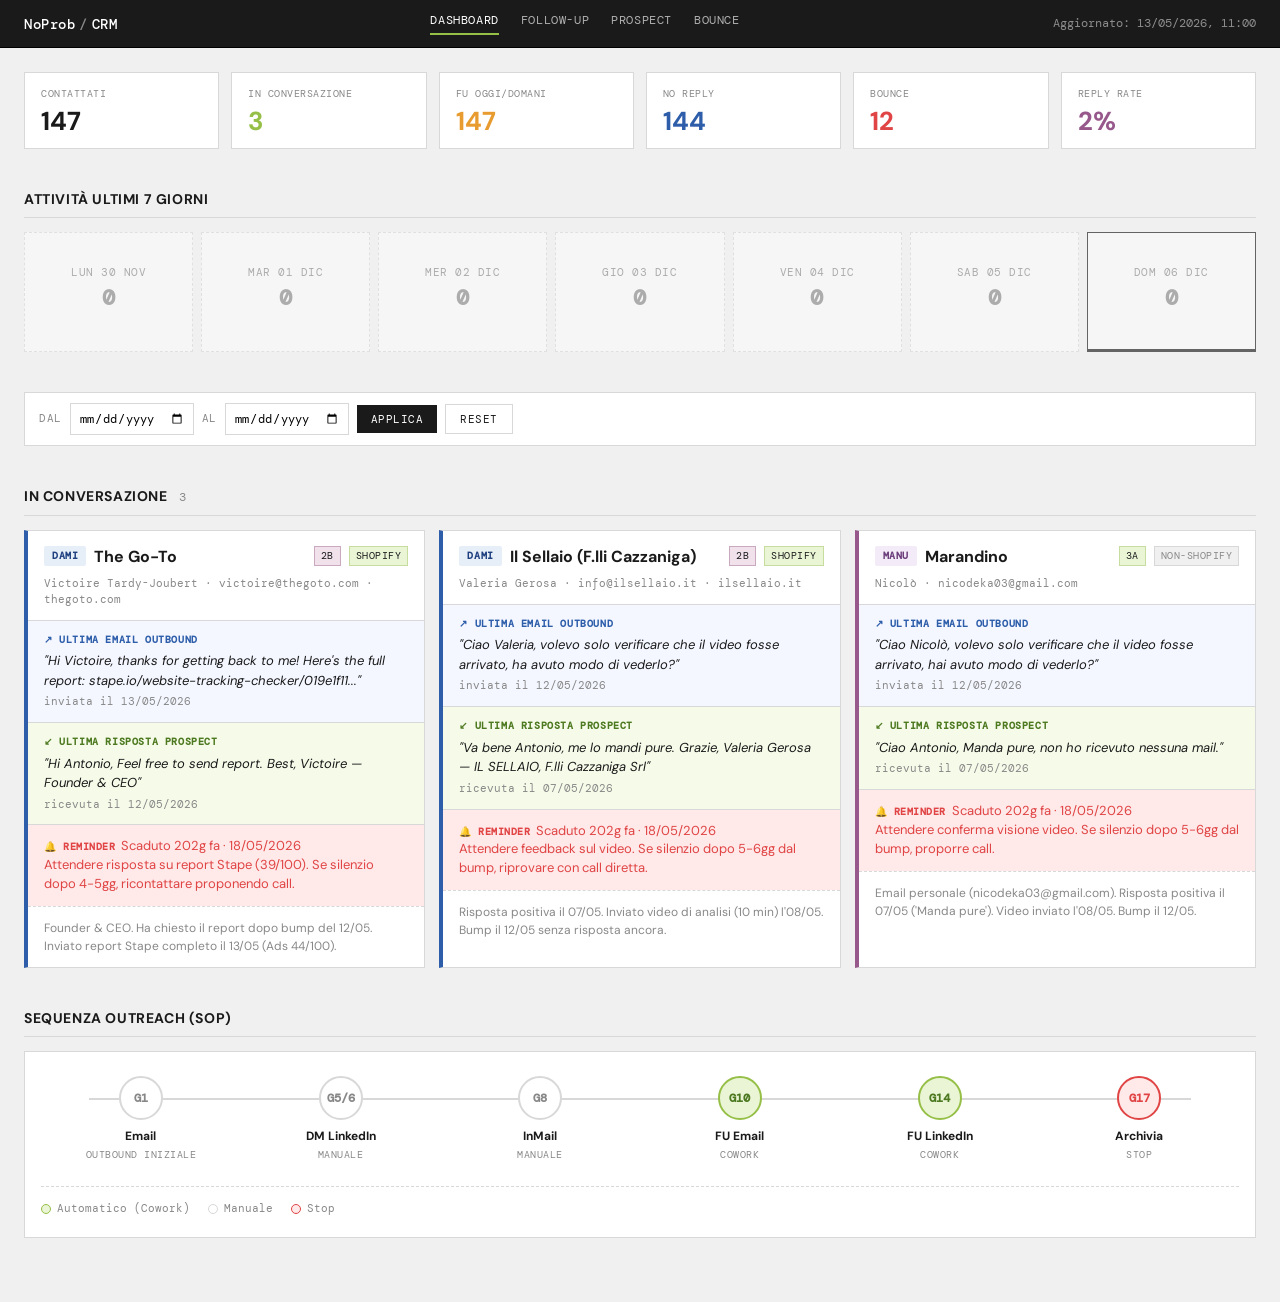
==== index.html @ 33f22202 "feat(crm): v2 — multi-page CRM with sender labels, follow-up tracking Rebuild completo del CRM da si" ====
<!doctype html>
<html lang="it">
<head>
<meta charset="utf-8" />
<meta name="viewport" content="width=device-width, initial-scale=1" />
<title>NoProb · CRM · Dashboard</title>
<link rel="preconnect" href="https://fonts.googleapis.com">
<link rel="preconnect" href="https://fonts.gstatic.com" crossorigin>
<link href="https://fonts.googleapis.com/css2?family=DM+Mono:wght@400;500&family=DM+Sans:wght@400;500;700&display=swap" rel="stylesheet">
<link rel="stylesheet" href="./css/style.css">
</head>
<body>

<div id="header-slot"></div>

<main>
  <!-- STATS -->
  <section>
    <div class="stats" id="stats">
      <div class="stat"><div class="label">Contattati</div><div class="value" id="s-total">—</div></div>
      <div class="stat green"><div class="label">In conversazione</div><div class="value" id="s-conv">—</div></div>
      <div class="stat warning"><div class="label">FU oggi/domani</div><div class="value" id="s-due">—</div></div>
      <div class="stat blue"><div class="label">No reply</div><div class="value" id="s-noreply">—</div></div>
      <div class="stat danger"><div class="label">Bounce</div><div class="value" id="s-bounce">—</div></div>
      <div class="stat purple"><div class="label">Reply rate</div><div class="value" id="s-rate">—</div></div>
    </div>
  </section>

  <!-- 7-DAY ACTIVITY -->
  <section>
    <h2 class="section-title">Attività ultimi 7 giorni</h2>
    <div class="week-bar" id="week-bar"></div>
  </section>

  <!-- DATE RANGE FILTER -->
  <section>
    <div class="range-filter">
      <label for="range-from">Dal</label>
      <input type="date" id="range-from" />
      <label for="range-to">Al</label>
      <input type="date" id="range-to" />
      <button class="btn" id="range-apply">Applica</button>
      <button class="btn secondary" id="range-reset">Reset</button>
      <span id="range-active" style="display:none;" class="range-active-badge"></span>
    </div>
  </section>

  <!-- IN CONVERSAZIONE -->
  <section>
    <h2 class="section-title">In conversazione <span class="count" id="conv-count"></span></h2>
    <div class="conv-grid" id="conv-grid"></div>
  </section>

  <!-- ROADMAP SOP -->
  <section>
    <h2 class="section-title">Sequenza Outreach (SOP)</h2>
    <div class="roadmap">
      <div class="roadmap-track">
        <div class="step manual">
          <div class="step-circle">G1</div>
          <div class="step-label">Email</div>
          <div class="step-sub">Outbound iniziale</div>
        </div>
        <div class="step manual">
          <div class="step-circle">G5/6</div>
          <div class="step-label">DM LinkedIn</div>
          <div class="step-sub">Manuale</div>
        </div>
        <div class="step manual">
          <div class="step-circle">G8</div>
          <div class="step-label">InMail</div>
          <div class="step-sub">Manuale</div>
        </div>
        <div class="step auto">
          <div class="step-circle">G10</div>
          <div class="step-label">FU Email</div>
          <div class="step-sub">Cowork</div>
        </div>
        <div class="step auto">
          <div class="step-circle">G14</div>
          <div class="step-label">FU LinkedIn</div>
          <div class="step-sub">Cowork</div>
        </div>
        <div class="step stop">
          <div class="step-circle">G17</div>
          <div class="step-label">Archivia</div>
          <div class="step-sub">Stop</div>
        </div>
      </div>
      <div class="roadmap-legend">
        <span class="legend-item"><span class="swatch auto"></span>Automatico (Cowork)</span>
        <span class="legend-item"><span class="swatch manual"></span>Manuale</span>
        <span class="legend-item"><span class="swatch stop"></span>Stop</span>
      </div>
    </div>
  </section>
</main>

<script src="./js/shared.js"></script>
<script>
const STATE = { data: null, range: { from: null, to: null } };

function applyRange(prospects) {
  if (!STATE.range.from && !STATE.range.to) return prospects;
  return prospects.filter(p => inRange(p.first_contact, STATE.range.from, STATE.range.to));
}

function renderStats() {
  const m = STATE.data.meta || {};
  const active  = STATE.data.active || [];
  const noReply = STATE.data.no_reply || [];
  const bounced = STATE.data.bounced || [];

  const inConv = active.filter(p =>
    p.status === 'in_conversation' || p.status === 'call_booked' || p.status === 'closed'
  ).length;
  const totalContacted = m.total_contacted ?? (active.length + noReply.length);
  const dueSoon = [...active, ...noReply].filter(p => {
    const u = urgency(p.next_followup_due || p.next_action_date);
    return u === 'urgent' || u === 'soon';
  }).length;

  document.getElementById('s-total').textContent   = totalContacted;
  document.getElementById('s-conv').textContent    = inConv;
  document.getElementById('s-due').textContent     = dueSoon;
  document.getElementById('s-noreply').textContent = noReply.length;
  document.getElementById('s-bounce').textContent  = bounced.length;
  const rate = totalContacted > 0 ? Math.round(inConv / totalContacted * 1000) / 10 : 0;
  document.getElementById('s-rate').textContent = totalContacted > 0 ? rate + '%' : '—';
}

function renderWeekBar() {
  const wrap = document.getElementById('week-bar');
  clear(wrap);

  const all = [...(STATE.data.active || []), ...(STATE.data.no_reply || [])]
    .filter(p => p.is_first_email !== false);

  const days = [];
  const t = today();
  for (let i = 6; i >= 0; i--) {
    const d = new Date(t); d.setDate(d.getDate() - i);
    const iso = d.toISOString().split('T')[0];
    days.push(iso);
  }

  const todayIso = t.toISOString().split('T')[0];

  for (const iso of days) {
    const onDay = all.filter(p => p.first_contact === iso);
    const counts = { Manu: 0, Dami: 0, Claude: 0, Antonio: 0 };
    for (const p of onDay) {
      const s = p.sender || p.assigned_to || 'Manu';
      if (counts[s] != null) counts[s]++;
    }

    const isToday = iso === todayIso;
    const isEmpty = onDay.length === 0;
    const card = el('div', { class: `day-card ${isToday ? 'today' : ''} ${isEmpty ? 'empty' : ''}` });
    card.appendChild(el('div', { class: 'day-date' }, fmtDayCard(iso)));
    card.appendChild(el('div', { class: 'day-total' }, String(onDay.length)));
    const dots = el('div', { class: 'day-dots' });
    for (const sender of SENDERS) {
      if (counts[sender] > 0) {
        dots.appendChild(el('span', { class: `dot ${sender.toLowerCase()}` }, String(counts[sender])));
      }
    }
    card.appendChild(dots);
    wrap.appendChild(card);
  }
}

function renderConversations() {
  const grid = document.getElementById('conv-grid');
  clear(grid);

  let items = (STATE.data.active || []).filter(p =>
    p.status === 'in_conversation' || p.status === 'call_booked'
  );
  items = applyRange(items);

  document.getElementById('conv-count').textContent = items.length;

  if (items.length === 0) {
    grid.appendChild(el('div', { class: 'empty' }, 'Nessuna conversazione attiva nel range'));
    return;
  }

  for (const p of items) {
    const sender = (p.sender || p.assigned_to || 'Manu').toLowerCase();
    const card = el('div', { class: `conv-card sender-${sender}` });

    // header
    const header = el('div', { class: 'card-header' });
    header.appendChild(senderBadge(p.sender || p.assigned_to));
    header.appendChild(el('span', { class: 'brand' }, p.brand || '—'));
    header.appendChild(angleBadge(p.angle));
    header.appendChild(platformBadge(p.platform));
    card.appendChild(header);

    // contact
    const contactLine = [
      p.contact || '—',
      p.email,
      p.domain ? p.domain : null
    ].filter(Boolean).join(' · ');
    card.appendChild(el('div', { class: 'contact-line' }, contactLine));

    // ultima outbound antonio
    if (p.last_outbound_by_antonio) {
      const o = p.last_outbound_by_antonio;
      card.appendChild(el('div', { class: 'panel outbound' },
        el('div', { class: 'panel-label' }, '↗ Ultima email outbound'),
        el('div', { class: 'snippet' }, `"${o.snippet}"`),
        el('div', { class: 'meta' }, `inviata il ${fmtDateIT(o.date)}`)
      ));
    }

    // ultima reply
    if (p.last_reply_from_prospect) {
      const r = p.last_reply_from_prospect;
      card.appendChild(el('div', { class: 'panel inbound' },
        el('div', { class: 'panel-label' }, '↙ Ultima risposta prospect'),
        el('div', { class: 'snippet' }, `"${r.snippet}"`),
        el('div', { class: 'meta' }, `ricevuta il ${fmtDateIT(r.date)}`)
      ));
    }

    // reminder
    const due = p.next_followup_due || p.next_action_date;
    const u = urgency(due);
    card.appendChild(el('div', { class: `reminder ${u !== 'normal' && u !== 'none' ? u : ''}` },
      el('span', { class: 'label' }, '🔔 REMINDER'),
      due ? `${dueLabel(due)} · ${fmtDateIT(due)}` : 'Nessuna scadenza',
      el('br'),
      p.next_action || ''
    ));

    if (p.notes) card.appendChild(el('div', { class: 'notes' }, p.notes));

    card.addEventListener('click', () => openModal(p.brand, buildProspectModal(p)));
    grid.appendChild(card);
  }
}

function bindRangeFilter() {
  document.getElementById('range-apply').addEventListener('click', () => {
    STATE.range.from = document.getElementById('range-from').value || null;
    STATE.range.to   = document.getElementById('range-to').value || null;
    updateRangeBadge();
    renderConversations();
  });
  document.getElementById('range-reset').addEventListener('click', () => {
    STATE.range = { from: null, to: null };
    document.getElementById('range-from').value = '';
    document.getElementById('range-to').value = '';
    updateRangeBadge();
    renderConversations();
  });
}
function updateRangeBadge() {
  const b = document.getElementById('range-active');
  if (!STATE.range.from && !STATE.range.to) { b.style.display = 'none'; return; }
  const f = STATE.range.from ? fmtDateIT(STATE.range.from) : '…';
  const t = STATE.range.to   ? fmtDateIT(STATE.range.to)   : '…';
  b.textContent = `Filtro attivo: ${f} → ${t}`;
  b.style.display = 'inline-block';
}

async function init() {
  document.getElementById('header-slot').appendChild(buildHeader('dashboard'));
  try {
    STATE.data = await loadProspects();
    setTimestamp(STATE.data.meta && STATE.data.meta.last_updated);
    renderStats();
    renderWeekBar();
    bindRangeFilter();
    renderConversations();
  } catch (err) {
    showError(`Errore caricamento dati: ${err.message}`);
    setTimestamp(null);
  }
}
init();
</script>
</body>
</html>
---- css/style.css ----
:root {
  --black: #1A1A1A;
  --bg: #F0F0F0;
  --white: #ffffff;
  --green: #96BF47;
  --purple: #97588B;
  --blue: #2E5EAA;
  --border: #D8D8D8;
  --muted: #888888;
  --danger: #E04444;
  --warning: #E89B2F;
  --orange: #ffad46;

  --badge-manu-bg: #f3ebf8;
  --badge-manu-fg: #6b3d7a;
  --badge-dami-bg: #e6eef8;
  --badge-dami-fg: #1e4080;
  --badge-claude-bg: #fff3e0;
  --badge-claude-fg: #8a4a00;
  --badge-antonio-bg: #edf7da;
  --badge-antonio-fg: #2a5a20;

  --font-sans: "DM Sans", system-ui, -apple-system, sans-serif;
  --font-mono: "DM Mono", ui-monospace, "SF Mono", Menlo, monospace;
}

* { box-sizing: border-box; }
html, body { margin: 0; padding: 0; }
body {
  font-family: var(--font-sans);
  color: var(--black);
  background: var(--bg);
  font-size: 14px;
  line-height: 1.45;
  -webkit-font-smoothing: antialiased;
}
a { color: var(--blue); text-decoration: none; }
a:hover { text-decoration: underline; }
button { font-family: inherit; cursor: pointer; }

/* ============ Header + Nav ============ */
header.app-header {
  position: sticky;
  top: 0;
  z-index: 50;
  background: var(--black);
  color: var(--white);
  display: flex;
  align-items: center;
  justify-content: space-between;
  padding: 12px 24px;
  border-bottom: 1px solid #000;
}
.logo {
  font-family: var(--font-mono);
  font-weight: 500;
  font-size: 14px;
  letter-spacing: 0.5px;
  color: var(--white);
}
.logo .slash { color: var(--muted); margin: 0 4px; }

nav.main-nav {
  display: flex;
  gap: 22px;
}
nav.main-nav a {
  color: rgba(255,255,255,0.65);
  font-family: var(--font-mono);
  font-size: 12px;
  text-transform: uppercase;
  letter-spacing: 0.6px;
  padding-bottom: 4px;
  border-bottom: 2px solid transparent;
  text-decoration: none;
}
nav.main-nav a:hover { color: var(--white); text-decoration: none; }
nav.main-nav a.active {
  color: var(--white);
  border-bottom-color: var(--green);
}

.timestamp {
  font-family: var(--font-mono);
  font-size: 12px;
  color: rgba(255,255,255,0.5);
}

main {
  max-width: 1400px;
  margin: 0 auto;
  padding: 24px;
}
section { margin-bottom: 40px; }

h2.section-title {
  font-family: var(--font-sans);
  font-weight: 700;
  font-size: 14px;
  text-transform: uppercase;
  letter-spacing: 0.6px;
  margin: 0 0 14px 0;
  padding-bottom: 8px;
  border-bottom: 1px solid var(--border);
}
h2.section-title .count {
  font-family: var(--font-mono);
  font-weight: 400;
  font-size: 12px;
  color: var(--muted);
  margin-left: 8px;
  text-transform: none;
  letter-spacing: 0;
}

/* ============ Stats bar ============ */
.stats {
  display: grid;
  grid-template-columns: repeat(6, 1fr);
  gap: 12px;
  margin-bottom: 32px;
}
.stat {
  background: var(--white);
  border: 1px solid var(--border);
  padding: 14px 16px;
}
.stat .label {
  font-family: var(--font-mono);
  font-size: 10px;
  color: var(--muted);
  text-transform: uppercase;
  letter-spacing: 0.5px;
  margin-bottom: 6px;
}
.stat .value {
  font-weight: 700;
  font-size: 26px;
  line-height: 1;
}
.stat.green .value   { color: var(--green); }
.stat.warning .value { color: var(--warning); }
.stat.blue .value    { color: var(--blue); }
.stat.danger .value  { color: var(--danger); }
.stat.purple .value  { color: var(--purple); }

/* ============ 7-day activity bar ============ */
.week-bar {
  display: grid;
  grid-template-columns: repeat(7, 1fr);
  gap: 8px;
  margin-bottom: 24px;
}
.day-card {
  background: var(--white);
  border: 1px solid var(--border);
  padding: 12px;
  display: flex;
  flex-direction: column;
  min-height: 92px;
  position: relative;
}
.day-card.today {
  border: 1px solid var(--black);
  border-bottom: 3px solid var(--black);
}
.day-card.empty { background: #fafafa; opacity: 0.65; }
.day-card .day-date {
  font-family: var(--font-mono);
  font-size: 11px;
  color: var(--muted);
  text-transform: uppercase;
  letter-spacing: 0.5px;
  margin-bottom: 6px;
}
.day-card .day-total {
  font-weight: 700;
  font-size: 22px;
  line-height: 1;
  margin-bottom: 8px;
}
.day-card .day-dots {
  display: flex;
  gap: 4px;
  flex-wrap: wrap;
  margin-top: auto;
}
.dot {
  display: inline-flex;
  align-items: center;
  gap: 3px;
  font-family: var(--font-mono);
  font-size: 10px;
  color: var(--muted);
}
.dot::before {
  content: '';
  display: inline-block;
  width: 8px;
  height: 8px;
  border-radius: 50%;
}
.dot.manu::before    { background: var(--purple); }
.dot.dami::before    { background: var(--blue); }
.dot.claude::before  { background: var(--orange); }
.dot.antonio::before { background: var(--green); }

/* ============ Date range filter ============ */
.range-filter {
  display: flex;
  gap: 8px;
  align-items: center;
  background: var(--white);
  border: 1px solid var(--border);
  padding: 10px 14px;
  margin-bottom: 24px;
  flex-wrap: wrap;
}
.range-filter label {
  font-family: var(--font-mono);
  font-size: 11px;
  text-transform: uppercase;
  color: var(--muted);
  letter-spacing: 0.5px;
}
.range-filter input[type="date"] {
  border: 1px solid var(--border);
  padding: 6px 8px;
  font-family: var(--font-mono);
  font-size: 12px;
  background: var(--white);
}
.btn {
  background: var(--black);
  color: var(--white);
  border: none;
  padding: 7px 14px;
  font-family: var(--font-mono);
  font-size: 11px;
  text-transform: uppercase;
  letter-spacing: 0.5px;
}
.btn.secondary {
  background: var(--white);
  color: var(--black);
  border: 1px solid var(--border);
}
.btn:hover { opacity: 0.85; }
.range-active-badge {
  font-family: var(--font-mono);
  font-size: 11px;
  background: var(--bg);
  padding: 4px 8px;
  border: 1px solid var(--border);
  margin-left: 8px;
}

/* ============ Sender badges ============ */
.badge {
  display: inline-block;
  font-family: var(--font-mono);
  font-size: 10px;
  padding: 2px 7px;
  border: 1px solid transparent;
  text-transform: uppercase;
  letter-spacing: 0.6px;
  font-weight: 700;
  border-radius: 2px;
}
.badge.sender-manu    { background: var(--badge-manu-bg);    color: var(--badge-manu-fg); }
.badge.sender-dami    { background: var(--badge-dami-bg);    color: var(--badge-dami-fg); }
.badge.sender-claude  { background: var(--badge-claude-bg);  color: var(--badge-claude-fg); }
.badge.sender-antonio { background: var(--badge-antonio-bg); color: var(--badge-antonio-fg); }

.badge-angle {
  display: inline-block;
  font-family: var(--font-mono);
  font-size: 10px;
  padding: 2px 6px;
  border: 1px solid var(--border);
  text-transform: uppercase;
  letter-spacing: 0.5px;
  background: var(--white);
}
.badge-angle.a-1A { background: #FBE9F4; border-color: #F0C0DD; }
.badge-angle.a-2A { background: #E5F0FF; border-color: #B6CFEE; }
.badge-angle.a-3A { background: #E9F5D5; border-color: #C7DDA0; }
.badge-angle.a-3B { background: #FFF0D5; border-color: #EED9A4; }
.badge-angle.a-2B { background: #F0E1EB; border-color: #C9A8C0; }

.badge-platform {
  font-family: var(--font-mono);
  font-size: 10px;
  padding: 2px 6px;
  border: 1px solid var(--border);
  text-transform: uppercase;
  letter-spacing: 0.5px;
  background: var(--white);
}
.badge-platform.shopify { background: #E9F5D5; border-color: #C7DDA0; }
.badge-platform.non-shopify { background: var(--bg); color: var(--muted); }

.tag {
  display: inline-block;
  font-family: var(--font-mono);
  font-size: 10px;
  padding: 2px 6px;
  text-transform: uppercase;
  letter-spacing: 0.5px;
}
.tag.manual  { background: var(--bg); color: var(--muted); border: 1px solid var(--border); }
.tag.cowork  { background: #fff3e0; color: var(--badge-claude-fg); border: 1px solid #ffd9a8; }

/* ============ Conversation cards ============ */
.conv-grid {
  display: grid;
  grid-template-columns: repeat(auto-fill, minmax(400px, 1fr));
  gap: 14px;
}
.conv-card {
  background: var(--white);
  border: 1px solid var(--border);
  border-left: 4px solid var(--purple);
  display: flex;
  flex-direction: column;
}
.conv-card.sender-dami    { border-left-color: var(--blue); }
.conv-card.sender-claude  { border-left-color: var(--orange); }
.conv-card.sender-antonio { border-left-color: var(--green); }

.conv-card .card-header {
  display: flex;
  align-items: center;
  gap: 8px;
  padding: 14px 16px 8px;
  flex-wrap: wrap;
}
.conv-card .card-header .brand {
  font-weight: 700;
  font-size: 16px;
  margin-right: auto;
}
.conv-card .contact-line {
  padding: 0 16px 12px;
  font-family: var(--font-mono);
  font-size: 11px;
  color: var(--muted);
}
.conv-card .panel {
  border-top: 1px solid var(--border);
  padding: 12px 16px;
  font-size: 13px;
  background: #fafafa;
}
.conv-card .panel .panel-label {
  font-family: var(--font-mono);
  font-size: 10px;
  text-transform: uppercase;
  letter-spacing: 0.6px;
  color: var(--muted);
  margin-bottom: 4px;
  font-weight: 700;
}
.conv-card .panel.outbound { background: #f4f7ff; }
.conv-card .panel.outbound .panel-label { color: var(--blue); }
.conv-card .panel.inbound  { background: #f6fbe9; }
.conv-card .panel.inbound  .panel-label { color: #4d7920; }
.conv-card .panel .snippet {
  font-style: italic;
  line-height: 1.5;
  color: var(--black);
  margin-bottom: 4px;
}
.conv-card .panel .meta {
  font-family: var(--font-mono);
  font-size: 11px;
  color: var(--muted);
}
.conv-card .reminder {
  padding: 12px 16px;
  border-top: 1px solid var(--border);
  background: var(--bg);
  font-size: 13px;
}
.conv-card .reminder.urgent  { background: #ffe9e9; color: var(--danger); }
.conv-card .reminder.soon    { background: #fff3e0; color: var(--warning); }
.conv-card .reminder .label {
  font-family: var(--font-mono);
  font-size: 10px;
  text-transform: uppercase;
  letter-spacing: 0.5px;
  font-weight: 700;
  margin-right: 6px;
}
.conv-card .notes {
  padding: 12px 16px;
  border-top: 1px dashed var(--border);
  font-size: 12px;
  color: var(--muted);
  line-height: 1.5;
}

/* ============ SOP Roadmap ============ */
.roadmap {
  background: var(--white);
  border: 1px solid var(--border);
  padding: 24px 16px 20px;
}
.roadmap-track {
  display: flex;
  align-items: flex-start;
  justify-content: space-between;
  position: relative;
  overflow-x: auto;
  padding-bottom: 6px;
}
.roadmap-track::before {
  content: '';
  position: absolute;
  top: 22px;
  left: 4%;
  right: 4%;
  height: 2px;
  background: var(--border);
  z-index: 0;
}
.step {
  flex: 1;
  min-width: 110px;
  display: flex;
  flex-direction: column;
  align-items: center;
  position: relative;
  z-index: 1;
}
.step .step-circle {
  width: 44px;
  height: 44px;
  border-radius: 50%;
  background: var(--white);
  border: 2px solid var(--border);
  display: flex;
  align-items: center;
  justify-content: center;
  font-family: var(--font-mono);
  font-weight: 700;
  font-size: 12px;
  margin-bottom: 8px;
}
.step.auto .step-circle    { background: #e9f5d5; border-color: var(--green); color: #4d7920; }
.step.manual .step-circle  { background: var(--white); border-color: var(--border); color: var(--muted); }
.step.stop .step-circle    { background: #ffe9e9; border-color: var(--danger); color: var(--danger); }
.step .step-label {
  font-size: 12px;
  text-align: center;
  font-weight: 700;
  margin-bottom: 2px;
}
.step .step-sub {
  font-family: var(--font-mono);
  font-size: 10px;
  color: var(--muted);
  text-transform: uppercase;
  letter-spacing: 0.5px;
  text-align: center;
}
.roadmap-legend {
  display: flex;
  gap: 18px;
  margin-top: 18px;
  padding-top: 14px;
  border-top: 1px dashed var(--border);
  font-family: var(--font-mono);
  font-size: 11px;
  color: var(--muted);
}
.legend-item { display: inline-flex; align-items: center; gap: 6px; }
.legend-item .swatch {
  display: inline-block;
  width: 10px; height: 10px; border-radius: 50%;
  border: 1px solid var(--border);
}
.legend-item .swatch.auto   { background: #e9f5d5; border-color: var(--green); }
.legend-item .swatch.manual { background: var(--white); }
.legend-item .swatch.stop   { background: #ffe9e9; border-color: var(--danger); }

/* ============ Filters chips ============ */
.filters {
  display: flex;
  gap: 6px;
  margin-bottom: 14px;
  flex-wrap: wrap;
  align-items: center;
}
.filter-group {
  display: flex;
  gap: 4px;
  flex-wrap: wrap;
}
.filter-group + .filter-group {
  border-left: 1px solid var(--border);
  padding-left: 10px;
  margin-left: 6px;
}
.chip {
  font-family: var(--font-mono);
  font-size: 11px;
  background: var(--white);
  border: 1px solid var(--border);
  padding: 5px 10px;
  cursor: pointer;
  color: var(--black);
  text-transform: uppercase;
  letter-spacing: 0.5px;
  user-select: none;
}
.chip:hover { background: var(--bg); }
.chip.active {
  background: var(--black);
  color: var(--white);
  border-color: var(--black);
}
.search-input {
  border: 1px solid var(--border);
  padding: 6px 10px;
  font-family: var(--font-mono);
  font-size: 12px;
  background: var(--white);
  min-width: 200px;
}

/* ============ Tables ============ */
table.crm-table {
  width: 100%;
  border-collapse: collapse;
  background: var(--white);
  border: 1px solid var(--border);
  font-size: 13px;
}
table.crm-table th, table.crm-table td {
  padding: 10px 12px;
  text-align: left;
  border-bottom: 1px solid var(--border);
  vertical-align: middle;
}
table.crm-table th {
  font-family: var(--font-mono);
  font-weight: 500;
  font-size: 11px;
  text-transform: uppercase;
  letter-spacing: 0.5px;
  color: var(--muted);
  background: var(--bg);
}
table.crm-table tbody tr:last-child td { border-bottom: none; }
table.crm-table tbody tr { cursor: pointer; }
table.crm-table tbody tr:hover { background: #fafafa; }
table.crm-table tbody tr.sender-manu    { box-shadow: inset 3px 0 0 0 var(--purple); }
table.crm-table tbody tr.sender-dami    { box-shadow: inset 3px 0 0 0 var(--blue); }
table.crm-table tbody tr.sender-claude  { box-shadow: inset 3px 0 0 0 var(--orange); }
table.crm-table tbody tr.sender-antonio { box-shadow: inset 3px 0 0 0 var(--green); }

td.mono { font-family: var(--font-mono); font-size: 12px; }
td.brand-cell { font-weight: 500; }
td.due-urgent { color: var(--danger); font-weight: 500; }
td.due-soon   { color: var(--warning); font-weight: 500; }

/* ============ Pagination ============ */
.pagination {
  display: flex;
  gap: 4px;
  justify-content: center;
  margin-top: 20px;
  align-items: center;
  flex-wrap: wrap;
  font-family: var(--font-mono);
  font-size: 12px;
}
.pagination .info {
  color: var(--muted);
  margin-right: 12px;
}
.pagination button {
  background: var(--white);
  border: 1px solid var(--border);
  padding: 6px 11px;
  font-family: var(--font-mono);
  font-size: 12px;
  cursor: pointer;
  min-width: 32px;
}
.pagination button:hover:not(:disabled) { background: var(--bg); }
.pagination button.active {
  background: var(--black);
  color: var(--white);
  border-color: var(--black);
}
.pagination button:disabled {
  opacity: 0.4;
  cursor: not-allowed;
}
.pagination .ellipsis { padding: 0 6px; color: var(--muted); }

/* ============ Modal ============ */
.modal-backdrop {
  position: fixed;
  inset: 0;
  background: rgba(26,26,26,0.5);
  display: none;
  align-items: flex-start;
  justify-content: center;
  padding: 40px 16px;
  z-index: 200;
  overflow-y: auto;
}
.modal-backdrop.open { display: flex; }
.modal {
  background: var(--white);
  border: 1px solid var(--border);
  width: 100%;
  max-width: 720px;
  position: relative;
}
.modal-header {
  display: flex;
  align-items: center;
  gap: 10px;
  padding: 16px 18px;
  border-bottom: 1px solid var(--border);
}
.modal-header .brand { font-weight: 700; font-size: 18px; flex: 1; }
.modal-close {
  background: transparent;
  border: none;
  font-size: 22px;
  color: var(--muted);
  cursor: pointer;
  padding: 0 4px;
}
.modal-close:hover { color: var(--black); }
.modal-body { padding: 16px 18px; }
.modal-section {
  margin-bottom: 18px;
}
.modal-section h4 {
  margin: 0 0 8px 0;
  font-family: var(--font-mono);
  font-size: 11px;
  text-transform: uppercase;
  letter-spacing: 0.5px;
  color: var(--muted);
  font-weight: 700;
}
.field-grid {
  display: grid;
  grid-template-columns: 140px 1fr;
  gap: 6px 12px;
  font-size: 13px;
}
.field-grid dt {
  font-family: var(--font-mono);
  font-size: 11px;
  color: var(--muted);
  text-transform: uppercase;
  letter-spacing: 0.4px;
}
.field-grid dd { margin: 0; }

/* ============ Timeline ============ */
.timeline-list {
  list-style: none;
  padding: 0;
  margin: 0;
}
.timeline-list li {
  padding: 8px 0 8px 18px;
  border-left: 2px solid var(--border);
  position: relative;
  font-size: 13px;
  margin-left: 6px;
}
.timeline-list li::before {
  content: '';
  position: absolute;
  left: -5px;
  top: 14px;
  width: 8px; height: 8px;
  border-radius: 50%;
  background: var(--blue);
}
.timeline-list li .ts {
  font-family: var(--font-mono);
  font-size: 11px;
  color: var(--muted);
  display: block;
  margin-bottom: 2px;
}

/* ============ Followups grouped list ============ */
.fu-group {
  margin-bottom: 20px;
}
.fu-group h3 {
  font-family: var(--font-sans);
  font-weight: 700;
  font-size: 13px;
  text-transform: uppercase;
  letter-spacing: 0.5px;
  margin: 0 0 10px 0;
  color: var(--black);
}
.fu-group h3 .count {
  font-family: var(--font-mono);
  font-size: 11px;
  font-weight: 400;
  color: var(--muted);
  margin-left: 6px;
  text-transform: none;
  letter-spacing: 0;
}
.fu-row {
  background: var(--white);
  border: 1px solid var(--border);
  padding: 10px 14px;
  margin-bottom: 6px;
  display: grid;
  grid-template-columns: 100px 1fr auto auto;
  align-items: center;
  gap: 12px;
  font-size: 13px;
}
.fu-row.sender-manu    { border-left: 3px solid var(--purple); }
.fu-row.sender-dami    { border-left: 3px solid var(--blue); }
.fu-row.sender-claude  { border-left: 3px solid var(--orange); }
.fu-row.sender-antonio { border-left: 3px solid var(--green); }
.fu-row .fu-action {
  font-family: var(--font-mono);
  font-size: 11px;
  text-transform: uppercase;
  color: var(--muted);
  letter-spacing: 0.5px;
}
.fu-row .fu-due {
  font-family: var(--font-mono);
  font-size: 11px;
  text-transform: uppercase;
  letter-spacing: 0.5px;
}
.fu-row .fu-due.urgent { color: var(--danger); font-weight: 700; }
.fu-row .fu-due.soon   { color: var(--warning); font-weight: 700; }

/* ============ Timeline page (forecast) ============ */
.forecast {
  display: grid;
  grid-template-columns: 100px 1fr;
  gap: 12px;
  font-size: 13px;
}
.forecast .day-col {
  font-family: var(--font-mono);
  font-size: 12px;
  color: var(--muted);
  padding-top: 8px;
}
.forecast .day-col strong { color: var(--black); display: block; font-size: 14px; }
.forecast .day-events {
  background: var(--white);
  border: 1px solid var(--border);
  padding: 10px 14px;
  margin-bottom: 6px;
}
.forecast .event {
  padding: 4px 0;
  border-bottom: 1px dashed var(--border);
  font-size: 13px;
}
.forecast .event:last-child { border-bottom: none; }
.forecast .event .e-action {
  font-family: var(--font-mono);
  font-size: 11px;
  color: var(--muted);
  margin-left: 6px;
  text-transform: uppercase;
  letter-spacing: 0.4px;
}

/* ============ Empty / error states ============ */
.empty {
  background: var(--white);
  border: 1px dashed var(--border);
  padding: 32px;
  text-align: center;
  color: var(--muted);
  font-family: var(--font-mono);
  font-size: 12px;
  text-transform: uppercase;
  letter-spacing: 0.5px;
}
.error-box {
  background: #FFF1F1;
  border: 1px solid var(--danger);
  color: var(--danger);
  padding: 14px 16px;
  font-family: var(--font-mono);
  font-size: 12px;
  margin-bottom: 16px;
}

/* ============ Responsive ============ */
@media (max-width: 1100px) {
  .stats { grid-template-columns: repeat(3, 1fr); }
  .week-bar { grid-template-columns: repeat(7, minmax(110px, 1fr)); overflow-x: auto; }
}
@media (max-width: 720px) {
  main { padding: 14px; }
  header.app-header { padding: 10px 14px; flex-wrap: wrap; gap: 8px; }
  nav.main-nav { gap: 14px; order: 3; width: 100%; justify-content: flex-start; padding-top: 8px; border-top: 1px solid #333; }
  .stats { grid-template-columns: repeat(2, 1fr); }
  .conv-grid { grid-template-columns: 1fr; }
  .fu-row { grid-template-columns: 1fr; gap: 4px; }
  .field-grid { grid-template-columns: 1fr; }
  .forecast { grid-template-columns: 1fr; }
  .timestamp { font-size: 11px; }
  table.crm-table { font-size: 12px; }
  table.crm-table th, table.crm-table td { padding: 8px; }
}
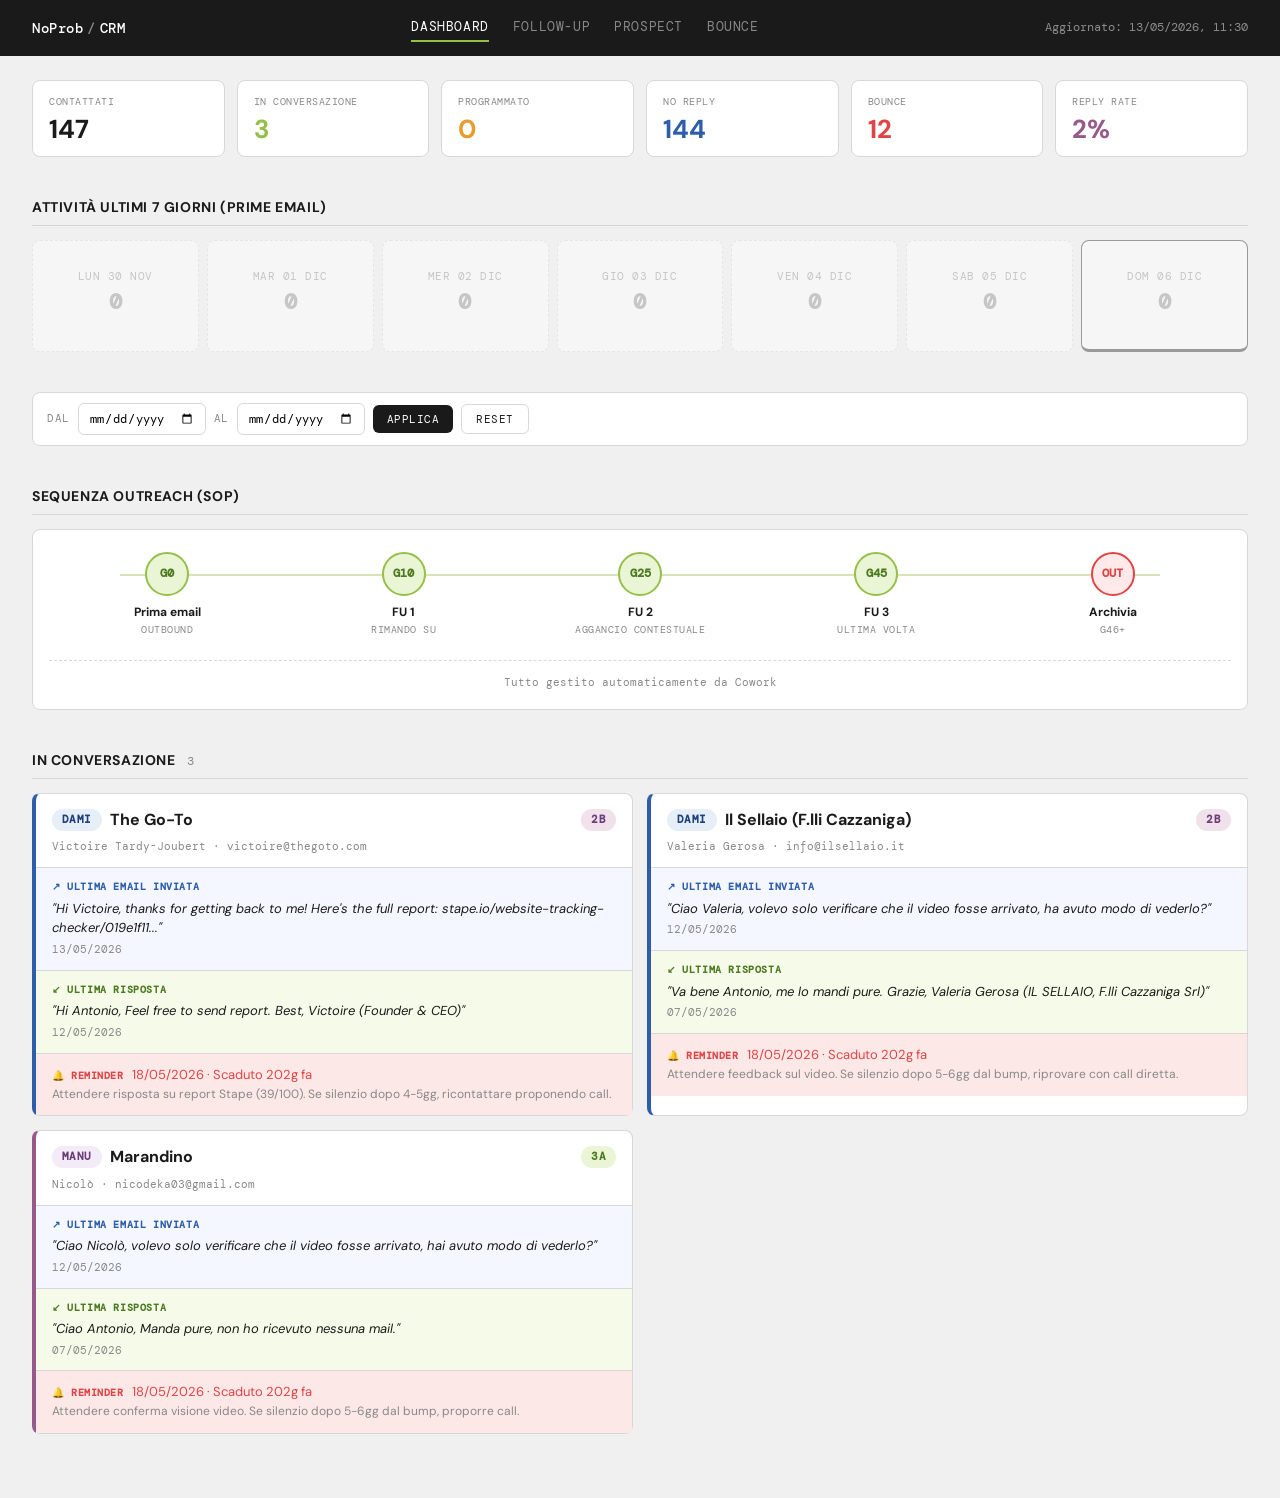
==== commit fbb1996f: "feat(crm): v3 refactor — email-only sequence, fix pagination, simplify SOP Rimosse tutte le menzioni" ====
--- a/index.html
+++ b/index.html
@@ -16,10 +16,10 @@
 <main>
   <!-- STATS -->
   <section>
-    <div class="stats" id="stats">
+    <div class="stats">
       <div class="stat"><div class="label">Contattati</div><div class="value" id="s-total">—</div></div>
       <div class="stat green"><div class="label">In conversazione</div><div class="value" id="s-conv">—</div></div>
-      <div class="stat warning"><div class="label">FU oggi/domani</div><div class="value" id="s-due">—</div></div>
+      <div class="stat warning"><div class="label">Programmato</div><div class="value" id="s-due">—</div></div>
       <div class="stat blue"><div class="label">No reply</div><div class="value" id="s-noreply">—</div></div>
       <div class="stat danger"><div class="label">Bounce</div><div class="value" id="s-bounce">—</div></div>
       <div class="stat purple"><div class="label">Reply rate</div><div class="value" id="s-rate">—</div></div>
@@ -28,7 +28,7 @@
 
   <!-- 7-DAY ACTIVITY -->
   <section>
-    <h2 class="section-title">Attività ultimi 7 giorni</h2>
+    <h2 class="section-title">Attività ultimi 7 giorni (prime email)</h2>
     <div class="week-bar" id="week-bar"></div>
   </section>
 
@@ -45,54 +45,31 @@
     </div>
   </section>
 
-  <!-- IN CONVERSAZIONE -->
-  <section>
-    <h2 class="section-title">In conversazione <span class="count" id="conv-count"></span></h2>
-    <div class="conv-grid" id="conv-grid"></div>
-  </section>
-
   <!-- ROADMAP SOP -->
   <section>
     <h2 class="section-title">Sequenza Outreach (SOP)</h2>
     <div class="roadmap">
       <div class="roadmap-track">
-        <div class="step manual">
-          <div class="step-circle">G1</div>
-          <div class="step-label">Email</div>
-          <div class="step-sub">Outbound iniziale</div>
-        </div>
-        <div class="step manual">
-          <div class="step-circle">G5/6</div>
-          <div class="step-label">DM LinkedIn</div>
-          <div class="step-sub">Manuale</div>
-        </div>
-        <div class="step manual">
-          <div class="step-circle">G8</div>
-          <div class="step-label">InMail</div>
-          <div class="step-sub">Manuale</div>
-        </div>
-        <div class="step auto">
-          <div class="step-circle">G10</div>
-          <div class="step-label">FU Email</div>
-          <div class="step-sub">Cowork</div>
-        </div>
-        <div class="step auto">
-          <div class="step-circle">G14</div>
-          <div class="step-label">FU LinkedIn</div>
-          <div class="step-sub">Cowork</div>
-        </div>
-        <div class="step stop">
-          <div class="step-circle">G17</div>
-          <div class="step-label">Archivia</div>
-          <div class="step-sub">Stop</div>
-        </div>
-      </div>
-      <div class="roadmap-legend">
-        <span class="legend-item"><span class="swatch auto"></span>Automatico (Cowork)</span>
-        <span class="legend-item"><span class="swatch manual"></span>Manuale</span>
-        <span class="legend-item"><span class="swatch stop"></span>Stop</span>
-      </div>
+        <div class="step"><div class="step-circle">G0</div>
+          <div class="step-label">Prima email</div><div class="step-sub">Outbound</div></div>
+        <div class="step"><div class="step-circle">G10</div>
+          <div class="step-label">FU 1</div><div class="step-sub">Rimando su</div></div>
+        <div class="step"><div class="step-circle">G25</div>
+          <div class="step-label">FU 2</div><div class="step-sub">Aggancio contestuale</div></div>
+        <div class="step"><div class="step-circle">G45</div>
+          <div class="step-label">FU 3</div><div class="step-sub">Ultima volta</div></div>
+        <div class="step stop"><div class="step-circle">OUT</div>
+          <div class="step-label">Archivia</div><div class="step-sub">G46+</div></div>
+      </div>
+      <div class="roadmap-legend">Tutto gestito automaticamente da Cowork</div>
     </div>
+  </section>
+
+  <!-- IN CONVERSAZIONE -->
+  <section>
+    <h2 class="section-title">In conversazione <span class="count" id="conv-count"></span></h2>
+    <div class="conv-grid" id="conv-grid"></div>
+    <div id="conv-see-all"></div>
   </section>
 </main>
 
@@ -100,24 +77,33 @@
 <script>
 const STATE = { data: null, range: { from: null, to: null } };
 
-function applyRange(prospects) {
-  if (!STATE.range.from && !STATE.range.to) return prospects;
-  return prospects.filter(p => inRange(p.first_contact, STATE.range.from, STATE.range.to));
+function applyRange(items) {
+  if (!STATE.range.from && !STATE.range.to) return items;
+  return items.filter(p => {
+    if (!p.first_contact) return false;
+    if (STATE.range.from && p.first_contact < STATE.range.from) return false;
+    if (STATE.range.to && p.first_contact > STATE.range.to) return false;
+    return true;
+  });
 }
 
 function renderStats() {
   const m = STATE.data.meta || {};
-  const active  = STATE.data.active || [];
+  const active  = STATE.data.active   || [];
   const noReply = STATE.data.no_reply || [];
-  const bounced = STATE.data.bounced || [];
+  const bounced = STATE.data.bounced  || [];
 
   const inConv = active.filter(p =>
     p.status === 'in_conversation' || p.status === 'call_booked' || p.status === 'closed'
   ).length;
   const totalContacted = m.total_contacted ?? (active.length + noReply.length);
+
+  // FU programmati: scadenza oggi/domani/dopodomani
   const dueSoon = [...active, ...noReply].filter(p => {
-    const u = urgency(p.next_followup_due || p.next_action_date);
-    return u === 'urgent' || u === 'soon';
+    const due = p.next_action_date;
+    if (!due) return false;
+    const d = daysUntil(due);
+    return d != null && d >= 0 && d <= 2;
   }).length;
 
   document.getElementById('s-total').textContent   = totalContacted;
@@ -131,115 +117,102 @@
 
 function renderWeekBar() {
   const wrap = document.getElementById('week-bar');
-  clear(wrap);
-
-  const all = [...(STATE.data.active || []), ...(STATE.data.no_reply || [])]
-    .filter(p => p.is_first_email !== false);
-
-  const days = [];
-  const t = today();
+  wrap.innerHTML = '';
+
+  const flat = [
+    ...(STATE.data.active || []),
+    ...(STATE.data.no_reply || [])
+  ].filter(p => p.is_first_email !== false);
+
+  const today = new Date(); today.setHours(0,0,0,0);
+  const todayIso = today.toISOString().split('T')[0];
+
   for (let i = 6; i >= 0; i--) {
-    const d = new Date(t); d.setDate(d.getDate() - i);
+    const d = new Date(today); d.setDate(d.getDate() - i);
     const iso = d.toISOString().split('T')[0];
-    days.push(iso);
-  }
-
-  const todayIso = t.toISOString().split('T')[0];
-
-  for (const iso of days) {
-    const onDay = all.filter(p => p.first_contact === iso);
+    const onDay = flat.filter(p => p.first_contact === iso);
     const counts = { Manu: 0, Dami: 0, Claude: 0, Antonio: 0 };
     for (const p of onDay) {
       const s = p.sender || p.assigned_to || 'Manu';
       if (counts[s] != null) counts[s]++;
     }
-
     const isToday = iso === todayIso;
     const isEmpty = onDay.length === 0;
-    const card = el('div', { class: `day-card ${isToday ? 'today' : ''} ${isEmpty ? 'empty' : ''}` });
-    card.appendChild(el('div', { class: 'day-date' }, fmtDayCard(iso)));
-    card.appendChild(el('div', { class: 'day-total' }, String(onDay.length)));
-    const dots = el('div', { class: 'day-dots' });
-    for (const sender of SENDERS) {
-      if (counts[sender] > 0) {
-        dots.appendChild(el('span', { class: `dot ${sender.toLowerCase()}` }, String(counts[sender])));
-      }
-    }
-    card.appendChild(dots);
-    wrap.appendChild(card);
+    const dotsHtml = ['Manu', 'Dami', 'Claude', 'Antonio']
+      .filter(s => counts[s] > 0)
+      .map(s => `<span class="dot ${s.toLowerCase()}">${counts[s]}</span>`)
+      .join('');
+    wrap.insertAdjacentHTML('beforeend', `
+      <div class="day-card ${isToday ? 'today' : ''} ${isEmpty ? 'empty' : ''}">
+        <div class="day-date">${dayCardLabel(iso)}</div>
+        <div class="day-total">${onDay.length}</div>
+        <div class="day-dots">${dotsHtml}</div>
+      </div>
+    `);
   }
 }
 
 function renderConversations() {
   const grid = document.getElementById('conv-grid');
-  clear(grid);
+  const seeAll = document.getElementById('conv-see-all');
+  grid.innerHTML = ''; seeAll.innerHTML = '';
 
   let items = (STATE.data.active || []).filter(p =>
     p.status === 'in_conversation' || p.status === 'call_booked'
   );
   items = applyRange(items);
-
   document.getElementById('conv-count').textContent = items.length;
 
   if (items.length === 0) {
-    grid.appendChild(el('div', { class: 'empty' }, 'Nessuna conversazione attiva nel range'));
+    grid.innerHTML = '<div class="empty">Nessuna conversazione attiva nel range</div>';
     return;
   }
 
-  for (const p of items) {
+  const visible = items.slice(0, 10);
+  for (const p of visible) {
     const sender = (p.sender || p.assigned_to || 'Manu').toLowerCase();
-    const card = el('div', { class: `conv-card sender-${sender}` });
-
-    // header
-    const header = el('div', { class: 'card-header' });
-    header.appendChild(senderBadge(p.sender || p.assigned_to));
-    header.appendChild(el('span', { class: 'brand' }, p.brand || '—'));
-    header.appendChild(angleBadge(p.angle));
-    header.appendChild(platformBadge(p.platform));
-    card.appendChild(header);
-
-    // contact
-    const contactLine = [
-      p.contact || '—',
-      p.email,
-      p.domain ? p.domain : null
-    ].filter(Boolean).join(' · ');
-    card.appendChild(el('div', { class: 'contact-line' }, contactLine));
-
-    // ultima outbound antonio
-    if (p.last_outbound_by_antonio) {
-      const o = p.last_outbound_by_antonio;
-      card.appendChild(el('div', { class: 'panel outbound' },
-        el('div', { class: 'panel-label' }, '↗ Ultima email outbound'),
-        el('div', { class: 'snippet' }, `"${o.snippet}"`),
-        el('div', { class: 'meta' }, `inviata il ${fmtDateIT(o.date)}`)
-      ));
-    }
-
-    // ultima reply
-    if (p.last_reply_from_prospect) {
-      const r = p.last_reply_from_prospect;
-      card.appendChild(el('div', { class: 'panel inbound' },
-        el('div', { class: 'panel-label' }, '↙ Ultima risposta prospect'),
-        el('div', { class: 'snippet' }, `"${r.snippet}"`),
-        el('div', { class: 'meta' }, `ricevuta il ${fmtDateIT(r.date)}`)
-      ));
-    }
-
-    // reminder
-    const due = p.next_followup_due || p.next_action_date;
+    const due = p.next_action_date;
     const u = urgency(due);
-    card.appendChild(el('div', { class: `reminder ${u !== 'normal' && u !== 'none' ? u : ''}` },
-      el('span', { class: 'label' }, '🔔 REMINDER'),
-      due ? `${dueLabel(due)} · ${fmtDateIT(due)}` : 'Nessuna scadenza',
-      el('br'),
-      p.next_action || ''
-    ));
-
-    if (p.notes) card.appendChild(el('div', { class: 'notes' }, p.notes));
-
-    card.addEventListener('click', () => openModal(p.brand, buildProspectModal(p)));
+
+    const out = p.last_outbound_by_antonio;
+    const reply = p.last_reply_from_prospect;
+
+    const card = document.createElement('div');
+    card.className = `conv-card ${sender}`;
+    card.innerHTML = `
+      <div class="card-header">
+        ${senderBadge(p.sender || p.assigned_to)}
+        <span class="brand">${escapeHtml(p.brand || '—')}</span>
+        ${angleBadge(p.angle)}
+      </div>
+      <div class="contact-line">
+        ${escapeHtml(p.contact || '—')}${p.email ? ' · ' + escapeHtml(p.email) : ''}
+      </div>
+      ${out ? `
+        <div class="panel outbound">
+          <div class="panel-label">↗ Ultima email inviata</div>
+          <div class="snippet">"${escapeHtml(out.snippet)}"</div>
+          <div class="when">${formatDateFull(out.date)}</div>
+        </div>
+      ` : ''}
+      ${reply ? `
+        <div class="panel inbound">
+          <div class="panel-label">↙ Ultima risposta</div>
+          <div class="snippet">"${escapeHtml(reply.snippet)}"</div>
+          <div class="when">${formatDateFull(reply.date)}</div>
+        </div>
+      ` : ''}
+      <div class="reminder ${u !== 'normal' && u !== 'none' ? u : ''}">
+        <span class="label">🔔 Reminder</span>
+        ${due ? `${formatDateFull(due)} · ${dueLabel(due)}` : 'Nessuna scadenza'}<br>
+        <span style="color:var(--muted);font-size:12px;">${escapeHtml(p.next_action || '')}</span>
+      </div>
+    `;
+    card.addEventListener('click', () => openProspectModal(p));
     grid.appendChild(card);
+  }
+  if (items.length > 10) {
+    seeAll.innerHTML = `<a href="prospects.html" class="see-all">Vedi tutti i ${items.length} →</a>`;
   }
 }
 
@@ -250,25 +223,26 @@
     updateRangeBadge();
     renderConversations();
   });
-  document.getElementById('range-reset').addEventListener('click', () => {
-    STATE.range = { from: null, to: null };
-    document.getElementById('range-from').value = '';
-    document.getElementById('range-to').value = '';
-    updateRangeBadge();
-    renderConversations();
-  });
+  document.getElementById('range-reset').addEventListener('click', resetRange);
+}
+function resetRange() {
+  STATE.range = { from: null, to: null };
+  document.getElementById('range-from').value = '';
+  document.getElementById('range-to').value = '';
+  updateRangeBadge();
+  renderConversations();
 }
 function updateRangeBadge() {
   const b = document.getElementById('range-active');
   if (!STATE.range.from && !STATE.range.to) { b.style.display = 'none'; return; }
-  const f = STATE.range.from ? fmtDateIT(STATE.range.from) : '…';
-  const t = STATE.range.to   ? fmtDateIT(STATE.range.to)   : '…';
-  b.textContent = `Filtro attivo: ${f} → ${t}`;
+  const f = STATE.range.from ? formatDate(STATE.range.from) : '…';
+  const t = STATE.range.to   ? formatDate(STATE.range.to)   : '…';
+  b.innerHTML = `Filtro: ${f} – ${t} <a href="#" onclick="resetRange();return false;">Reset</a>`;
   b.style.display = 'inline-block';
 }
 
 async function init() {
-  document.getElementById('header-slot').appendChild(buildHeader('dashboard'));
+  document.getElementById('header-slot').innerHTML = buildHeader('dashboard');
   try {
     STATE.data = await loadProspects();
     setTimestamp(STATE.data.meta && STATE.data.meta.last_updated);
--- a/css/style.css
+++ b/css/style.css
@@ -11,15 +11,6 @@
   --warning: #E89B2F;
   --orange: #ffad46;
 
-  --badge-manu-bg: #f3ebf8;
-  --badge-manu-fg: #6b3d7a;
-  --badge-dami-bg: #e6eef8;
-  --badge-dami-fg: #1e4080;
-  --badge-claude-bg: #fff3e0;
-  --badge-claude-fg: #8a4a00;
-  --badge-antonio-bg: #edf7da;
-  --badge-antonio-fg: #2a5a20;
-
   --font-sans: "DM Sans", system-ui, -apple-system, sans-serif;
   --font-mono: "DM Mono", ui-monospace, "SF Mono", Menlo, monospace;
 }
@@ -37,19 +28,19 @@
 a { color: var(--blue); text-decoration: none; }
 a:hover { text-decoration: underline; }
 button { font-family: inherit; cursor: pointer; }
-
-/* ============ Header + Nav ============ */
+input { font-family: inherit; }
+
+/* ============ Header ============ */
 header.app-header {
+  background: var(--black);
+  height: 56px;
+  display: flex;
+  align-items: center;
+  justify-content: space-between;
+  padding: 0 32px;
   position: sticky;
   top: 0;
-  z-index: 50;
-  background: var(--black);
-  color: var(--white);
-  display: flex;
-  align-items: center;
-  justify-content: space-between;
-  padding: 12px 24px;
-  border-bottom: 1px solid #000;
+  z-index: 100;
 }
 .logo {
   font-family: var(--font-mono);
@@ -59,27 +50,19 @@
   color: var(--white);
 }
 .logo .slash { color: var(--muted); margin: 0 4px; }
-
-nav.main-nav {
-  display: flex;
-  gap: 22px;
-}
-nav.main-nav a {
-  color: rgba(255,255,255,0.65);
-  font-family: var(--font-mono);
-  font-size: 12px;
+.main-nav { display: flex; gap: 24px; }
+.nav-link {
+  color: #888;
+  text-decoration: none;
+  font-size: 13px;
+  font-family: var(--font-mono);
   text-transform: uppercase;
   letter-spacing: 0.6px;
-  padding-bottom: 4px;
+  padding: 4px 0;
   border-bottom: 2px solid transparent;
-  text-decoration: none;
-}
-nav.main-nav a:hover { color: var(--white); text-decoration: none; }
-nav.main-nav a.active {
-  color: var(--white);
-  border-bottom-color: var(--green);
-}
-
+}
+.nav-link:hover { color: #fff; text-decoration: none; }
+.nav-link.active { color: #fff; border-bottom: 2px solid var(--green); }
 .timestamp {
   font-family: var(--font-mono);
   font-size: 12px;
@@ -89,7 +72,7 @@
 main {
   max-width: 1400px;
   margin: 0 auto;
-  padding: 24px;
+  padding: 24px 32px;
 }
 section { margin-bottom: 40px; }
 
@@ -109,6 +92,13 @@
   font-size: 12px;
   color: var(--muted);
   margin-left: 8px;
+  text-transform: none;
+  letter-spacing: 0;
+}
+h2.section-title .right {
+  float: right;
+  font-size: 12px;
+  font-weight: 400;
   text-transform: none;
   letter-spacing: 0;
 }
@@ -123,6 +113,7 @@
 .stat {
   background: var(--white);
   border: 1px solid var(--border);
+  border-radius: 8px;
   padding: 14px 16px;
 }
 .stat .label {
@@ -133,11 +124,7 @@
   letter-spacing: 0.5px;
   margin-bottom: 6px;
 }
-.stat .value {
-  font-weight: 700;
-  font-size: 26px;
-  line-height: 1;
-}
+.stat .value { font-weight: 700; font-size: 26px; line-height: 1; }
 .stat.green .value   { color: var(--green); }
 .stat.warning .value { color: var(--warning); }
 .stat.blue .value    { color: var(--blue); }
@@ -154,17 +141,18 @@
 .day-card {
   background: var(--white);
   border: 1px solid var(--border);
+  border-radius: 8px;
   padding: 12px;
   display: flex;
   flex-direction: column;
-  min-height: 92px;
+  min-height: 96px;
   position: relative;
 }
 .day-card.today {
   border: 1px solid var(--black);
   border-bottom: 3px solid var(--black);
 }
-.day-card.empty { background: #fafafa; opacity: 0.65; }
+.day-card.empty { opacity: 0.4; }
 .day-card .day-date {
   font-family: var(--font-mono);
   font-size: 11px;
@@ -179,12 +167,7 @@
   line-height: 1;
   margin-bottom: 8px;
 }
-.day-card .day-dots {
-  display: flex;
-  gap: 4px;
-  flex-wrap: wrap;
-  margin-top: auto;
-}
+.day-card .day-dots { display: flex; gap: 4px; flex-wrap: wrap; margin-top: auto; }
 .dot {
   display: inline-flex;
   align-items: center;
@@ -196,8 +179,7 @@
 .dot::before {
   content: '';
   display: inline-block;
-  width: 8px;
-  height: 8px;
+  width: 8px; height: 8px;
   border-radius: 50%;
 }
 .dot.manu::before    { background: var(--purple); }
@@ -212,6 +194,7 @@
   align-items: center;
   background: var(--white);
   border: 1px solid var(--border);
+  border-radius: 8px;
   padding: 10px 14px;
   margin-bottom: 24px;
   flex-wrap: wrap;
@@ -225,7 +208,8 @@
 }
 .range-filter input[type="date"] {
   border: 1px solid var(--border);
-  padding: 6px 8px;
+  border-radius: 6px;
+  padding: 6px 10px;
   font-family: var(--font-mono);
   font-size: 12px;
   background: var(--white);
@@ -234,6 +218,7 @@
   background: var(--black);
   color: var(--white);
   border: none;
+  border-radius: 6px;
   padding: 7px 14px;
   font-family: var(--font-mono);
   font-size: 11px;
@@ -250,95 +235,112 @@
   font-family: var(--font-mono);
   font-size: 11px;
   background: var(--bg);
-  padding: 4px 8px;
-  border: 1px solid var(--border);
+  padding: 4px 10px;
+  border-radius: 999px;
   margin-left: 8px;
 }
-
-/* ============ Sender badges ============ */
-.badge {
-  display: inline-block;
+.range-active-badge a { color: var(--blue); margin-left: 8px; }
+
+/* ============ Roadmap SOP ============ */
+.roadmap {
+  background: var(--white);
+  border: 1px solid var(--border);
+  border-radius: 8px;
+  padding: 22px 16px 18px;
+}
+.roadmap-track {
+  display: flex;
+  align-items: flex-start;
+  justify-content: space-between;
+  position: relative;
+  overflow-x: auto;
+  padding-bottom: 6px;
+}
+.roadmap-track::before {
+  content: '';
+  position: absolute;
+  top: 22px;
+  left: 6%;
+  right: 6%;
+  height: 2px;
+  background: var(--green);
+  z-index: 0;
+  opacity: 0.4;
+}
+.step {
+  flex: 1;
+  min-width: 110px;
+  display: flex;
+  flex-direction: column;
+  align-items: center;
+  position: relative;
+  z-index: 1;
+}
+.step .step-circle {
+  width: 44px; height: 44px;
+  border-radius: 50%;
+  background: #e9f5d5;
+  border: 2px solid var(--green);
+  display: flex;
+  align-items: center;
+  justify-content: center;
+  font-family: var(--font-mono);
+  font-weight: 700;
+  font-size: 12px;
+  color: #4d7920;
+  margin-bottom: 8px;
+}
+.step.stop .step-circle {
+  background: #ffe9e9;
+  border-color: var(--danger);
+  color: var(--danger);
+}
+.step .step-label { font-size: 12px; text-align: center; font-weight: 700; margin-bottom: 2px; }
+.step .step-sub {
   font-family: var(--font-mono);
   font-size: 10px;
-  padding: 2px 7px;
-  border: 1px solid transparent;
-  text-transform: uppercase;
-  letter-spacing: 0.6px;
-  font-weight: 700;
-  border-radius: 2px;
-}
-.badge.sender-manu    { background: var(--badge-manu-bg);    color: var(--badge-manu-fg); }
-.badge.sender-dami    { background: var(--badge-dami-bg);    color: var(--badge-dami-fg); }
-.badge.sender-claude  { background: var(--badge-claude-bg);  color: var(--badge-claude-fg); }
-.badge.sender-antonio { background: var(--badge-antonio-bg); color: var(--badge-antonio-fg); }
-
-.badge-angle {
-  display: inline-block;
-  font-family: var(--font-mono);
-  font-size: 10px;
-  padding: 2px 6px;
-  border: 1px solid var(--border);
-  text-transform: uppercase;
-  letter-spacing: 0.5px;
-  background: var(--white);
-}
-.badge-angle.a-1A { background: #FBE9F4; border-color: #F0C0DD; }
-.badge-angle.a-2A { background: #E5F0FF; border-color: #B6CFEE; }
-.badge-angle.a-3A { background: #E9F5D5; border-color: #C7DDA0; }
-.badge-angle.a-3B { background: #FFF0D5; border-color: #EED9A4; }
-.badge-angle.a-2B { background: #F0E1EB; border-color: #C9A8C0; }
-
-.badge-platform {
-  font-family: var(--font-mono);
-  font-size: 10px;
-  padding: 2px 6px;
-  border: 1px solid var(--border);
-  text-transform: uppercase;
-  letter-spacing: 0.5px;
-  background: var(--white);
-}
-.badge-platform.shopify { background: #E9F5D5; border-color: #C7DDA0; }
-.badge-platform.non-shopify { background: var(--bg); color: var(--muted); }
-
-.tag {
-  display: inline-block;
-  font-family: var(--font-mono);
-  font-size: 10px;
-  padding: 2px 6px;
-  text-transform: uppercase;
-  letter-spacing: 0.5px;
-}
-.tag.manual  { background: var(--bg); color: var(--muted); border: 1px solid var(--border); }
-.tag.cowork  { background: #fff3e0; color: var(--badge-claude-fg); border: 1px solid #ffd9a8; }
-
-/* ============ Conversation cards ============ */
+  color: var(--muted);
+  text-transform: uppercase;
+  letter-spacing: 0.5px;
+  text-align: center;
+}
+.roadmap-legend {
+  margin-top: 16px;
+  padding-top: 14px;
+  border-top: 1px dashed var(--border);
+  font-family: var(--font-mono);
+  font-size: 11px;
+  color: var(--muted);
+  text-align: center;
+}
+
+/* ============ Conv card ============ */
 .conv-grid {
   display: grid;
-  grid-template-columns: repeat(auto-fill, minmax(400px, 1fr));
+  grid-template-columns: repeat(auto-fill, minmax(420px, 1fr));
   gap: 14px;
 }
 .conv-card {
   background: var(--white);
   border: 1px solid var(--border);
   border-left: 4px solid var(--purple);
+  border-radius: 8px;
   display: flex;
   flex-direction: column;
-}
-.conv-card.sender-dami    { border-left-color: var(--blue); }
-.conv-card.sender-claude  { border-left-color: var(--orange); }
-.conv-card.sender-antonio { border-left-color: var(--green); }
+  cursor: pointer;
+  transition: transform 0.1s ease;
+}
+.conv-card:hover { transform: translateY(-2px); }
+.conv-card.dami    { border-left-color: var(--blue); }
+.conv-card.claude  { border-left-color: var(--orange); }
+.conv-card.antonio { border-left-color: var(--green); }
 
 .conv-card .card-header {
-  display: flex;
-  align-items: center;
-  gap: 8px;
+  display: flex; align-items: center; gap: 8px; flex-wrap: wrap;
   padding: 14px 16px 8px;
-  flex-wrap: wrap;
 }
 .conv-card .card-header .brand {
-  font-weight: 700;
-  font-size: 16px;
-  margin-right: auto;
+  font-weight: 700; font-size: 16px; margin-right: auto;
 }
 .conv-card .contact-line {
   padding: 0 16px 12px;
@@ -368,10 +370,9 @@
 .conv-card .panel .snippet {
   font-style: italic;
   line-height: 1.5;
-  color: var(--black);
   margin-bottom: 4px;
 }
-.conv-card .panel .meta {
+.conv-card .panel .when {
   font-family: var(--font-mono);
   font-size: 11px;
   color: var(--muted);
@@ -379,11 +380,11 @@
 .conv-card .reminder {
   padding: 12px 16px;
   border-top: 1px solid var(--border);
-  background: var(--bg);
-  font-size: 13px;
-}
-.conv-card .reminder.urgent  { background: #ffe9e9; color: var(--danger); }
-.conv-card .reminder.soon    { background: #fff3e0; color: var(--warning); }
+  background: #f8f8f8;
+  font-size: 13px;
+}
+.conv-card .reminder.urgent { background: #fde8e8; color: var(--danger); }
+.conv-card .reminder.soon   { background: #fff3e0; color: #8a4a00; }
 .conv-card .reminder .label {
   font-family: var(--font-mono);
   font-size: 10px;
@@ -392,103 +393,25 @@
   font-weight: 700;
   margin-right: 6px;
 }
-.conv-card .notes {
-  padding: 12px 16px;
-  border-top: 1px dashed var(--border);
-  font-size: 12px;
-  color: var(--muted);
-  line-height: 1.5;
-}
-
-/* ============ SOP Roadmap ============ */
-.roadmap {
-  background: var(--white);
-  border: 1px solid var(--border);
-  padding: 24px 16px 20px;
-}
-.roadmap-track {
-  display: flex;
-  align-items: flex-start;
-  justify-content: space-between;
-  position: relative;
-  overflow-x: auto;
-  padding-bottom: 6px;
-}
-.roadmap-track::before {
-  content: '';
-  position: absolute;
-  top: 22px;
-  left: 4%;
-  right: 4%;
-  height: 2px;
-  background: var(--border);
-  z-index: 0;
-}
-.step {
-  flex: 1;
-  min-width: 110px;
-  display: flex;
-  flex-direction: column;
-  align-items: center;
-  position: relative;
-  z-index: 1;
-}
-.step .step-circle {
-  width: 44px;
-  height: 44px;
-  border-radius: 50%;
-  background: var(--white);
-  border: 2px solid var(--border);
-  display: flex;
-  align-items: center;
-  justify-content: center;
-  font-family: var(--font-mono);
-  font-weight: 700;
-  font-size: 12px;
-  margin-bottom: 8px;
-}
-.step.auto .step-circle    { background: #e9f5d5; border-color: var(--green); color: #4d7920; }
-.step.manual .step-circle  { background: var(--white); border-color: var(--border); color: var(--muted); }
-.step.stop .step-circle    { background: #ffe9e9; border-color: var(--danger); color: var(--danger); }
-.step .step-label {
-  font-size: 12px;
-  text-align: center;
-  font-weight: 700;
-  margin-bottom: 2px;
-}
-.step .step-sub {
-  font-family: var(--font-mono);
-  font-size: 10px;
-  color: var(--muted);
-  text-transform: uppercase;
-  letter-spacing: 0.5px;
-  text-align: center;
-}
-.roadmap-legend {
-  display: flex;
-  gap: 18px;
-  margin-top: 18px;
-  padding-top: 14px;
-  border-top: 1px dashed var(--border);
-  font-family: var(--font-mono);
-  font-size: 11px;
-  color: var(--muted);
-}
-.legend-item { display: inline-flex; align-items: center; gap: 6px; }
-.legend-item .swatch {
-  display: inline-block;
-  width: 10px; height: 10px; border-radius: 50%;
-  border: 1px solid var(--border);
-}
-.legend-item .swatch.auto   { background: #e9f5d5; border-color: var(--green); }
-.legend-item .swatch.manual { background: var(--white); }
-.legend-item .swatch.stop   { background: #ffe9e9; border-color: var(--danger); }
-
-/* ============ Filters chips ============ */
+
+/* ============ Badges (base) ============ */
+.badge {
+  display: inline-flex;
+  align-items: center;
+  padding: 3px 10px;
+  border-radius: 999px;
+  font-family: var(--font-mono);
+  font-size: 11px;
+  font-weight: 600;
+  white-space: nowrap;
+  letter-spacing: 0.4px;
+}
+
+/* ============ Filters ============ */
 .filters {
   display: flex;
   gap: 6px;
-  margin-bottom: 14px;
+  margin-bottom: 12px;
   flex-wrap: wrap;
   align-items: center;
 }
@@ -496,6 +419,7 @@
   display: flex;
   gap: 4px;
   flex-wrap: wrap;
+  align-items: center;
 }
 .filter-group + .filter-group {
   border-left: 1px solid var(--border);
@@ -507,9 +431,9 @@
   font-size: 11px;
   background: var(--white);
   border: 1px solid var(--border);
-  padding: 5px 10px;
+  border-radius: 999px;
+  padding: 5px 12px;
   cursor: pointer;
-  color: var(--black);
   text-transform: uppercase;
   letter-spacing: 0.5px;
   user-select: none;
@@ -522,11 +446,12 @@
 }
 .search-input {
   border: 1px solid var(--border);
-  padding: 6px 10px;
-  font-family: var(--font-mono);
-  font-size: 12px;
-  background: var(--white);
-  min-width: 200px;
+  border-radius: 6px;
+  padding: 6px 12px;
+  font-family: var(--font-mono);
+  font-size: 12px;
+  background: var(--white);
+  min-width: 240px;
 }
 
 /* ============ Tables ============ */
@@ -535,6 +460,8 @@
   border-collapse: collapse;
   background: var(--white);
   border: 1px solid var(--border);
+  border-radius: 8px;
+  overflow: hidden;
   font-size: 13px;
 }
 table.crm-table th, table.crm-table td {
@@ -550,86 +477,204 @@
   text-transform: uppercase;
   letter-spacing: 0.5px;
   color: var(--muted);
-  background: var(--bg);
-}
+  background: #fafafa;
+  cursor: pointer;
+  user-select: none;
+}
+table.crm-table th.sortable:hover { color: var(--black); }
+table.crm-table th .arrow { margin-left: 4px; opacity: 0.5; font-size: 10px; }
+table.crm-table th.sorted .arrow { opacity: 1; color: var(--black); }
 table.crm-table tbody tr:last-child td { border-bottom: none; }
-table.crm-table tbody tr { cursor: pointer; }
+table.crm-table tbody tr { cursor: pointer; transition: background 0.05s ease; }
 table.crm-table tbody tr:hover { background: #fafafa; }
-table.crm-table tbody tr.sender-manu    { box-shadow: inset 3px 0 0 0 var(--purple); }
-table.crm-table tbody tr.sender-dami    { box-shadow: inset 3px 0 0 0 var(--blue); }
-table.crm-table tbody tr.sender-claude  { box-shadow: inset 3px 0 0 0 var(--orange); }
-table.crm-table tbody tr.sender-antonio { box-shadow: inset 3px 0 0 0 var(--green); }
-
+table.crm-table tbody tr.manu    { box-shadow: inset 3px 0 0 0 var(--purple); }
+table.crm-table tbody tr.dami    { box-shadow: inset 3px 0 0 0 var(--blue); }
+table.crm-table tbody tr.claude  { box-shadow: inset 3px 0 0 0 var(--orange); }
+table.crm-table tbody tr.antonio { box-shadow: inset 3px 0 0 0 var(--green); }
 td.mono { font-family: var(--font-mono); font-size: 12px; }
 td.brand-cell { font-weight: 500; }
 td.due-urgent { color: var(--danger); font-weight: 500; }
 td.due-soon   { color: var(--warning); font-weight: 500; }
 
+td .days-pill {
+  display: inline-block;
+  padding: 2px 8px;
+  border-radius: 999px;
+  font-family: var(--font-mono);
+  font-size: 11px;
+}
+td .days-pill.green  { background: #edf7da; color: #2a5a20; }
+td .days-pill.yellow { background: #fff3e0; color: #8a4a00; }
+td .days-pill.red    { background: #fde8e8; color: #8a1f1f; }
+
 /* ============ Pagination ============ */
 .pagination {
   display: flex;
   gap: 4px;
+  align-items: center;
   justify-content: center;
   margin-top: 20px;
-  align-items: center;
   flex-wrap: wrap;
-  font-family: var(--font-mono);
-  font-size: 12px;
 }
 .pagination .info {
+  font-family: var(--font-mono);
+  font-size: 12px;
   color: var(--muted);
   margin-right: 12px;
 }
 .pagination button {
-  background: var(--white);
-  border: 1px solid var(--border);
-  padding: 6px 11px;
-  font-family: var(--font-mono);
-  font-size: 12px;
+  width: 32px; height: 32px;
+  border: 1px solid var(--border);
+  background: #fff;
+  border-radius: 6px;
   cursor: pointer;
-  min-width: 32px;
+  font-size: 13px;
+  font-family: var(--font-mono);
 }
 .pagination button:hover:not(:disabled) { background: var(--bg); }
 .pagination button.active {
   background: var(--black);
-  color: var(--white);
+  color: #fff;
   border-color: var(--black);
 }
-.pagination button:disabled {
-  opacity: 0.4;
-  cursor: not-allowed;
-}
-.pagination .ellipsis { padding: 0 6px; color: var(--muted); }
+.pagination button:disabled { opacity: 0.3; cursor: default; }
+.pagination .dots { padding: 0 4px; color: var(--muted); }
+
+/* ============ Follow-up cards ============ */
+.fu-card {
+  background: var(--white);
+  border-radius: 8px;
+  padding: 14px 18px;
+  border-left: 3px solid transparent;
+  margin-bottom: 6px;
+  display: grid;
+  grid-template-columns: 1fr auto;
+  gap: 10px;
+  align-items: center;
+  cursor: pointer;
+  transition: background 0.05s ease;
+}
+.fu-card:hover { background: #fafafa; }
+.fu-card.manu    { border-left-color: var(--purple); }
+.fu-card.dami    { border-left-color: var(--blue); }
+.fu-card.claude  { border-left-color: var(--orange); }
+.fu-card.antonio { border-left-color: var(--green); }
+.fu-card .fu-main .fu-brand-row { display: flex; gap: 8px; align-items: center; flex-wrap: wrap; margin-bottom: 4px; }
+.fu-card .fu-main .fu-brand { font-weight: 700; font-size: 14px; }
+.fu-card .fu-main .fu-meta {
+  font-family: var(--font-mono);
+  font-size: 11px;
+  color: var(--muted);
+}
+.fu-card .fu-main .fu-snippet {
+  margin-top: 6px;
+  font-size: 12px;
+  color: var(--muted);
+  font-style: italic;
+  line-height: 1.5;
+}
+.fu-card .fu-right {
+  text-align: right;
+  display: flex;
+  flex-direction: column;
+  align-items: flex-end;
+  gap: 4px;
+}
+.fu-card .fu-due {
+  font-family: var(--font-mono);
+  font-size: 11px;
+  text-transform: uppercase;
+  letter-spacing: 0.5px;
+}
+.fu-card .fu-due.urgent { color: var(--danger); font-weight: 700; }
+.fu-card .fu-due.soon   { color: var(--warning); font-weight: 700; }
+.fu-card .fu-date {
+  font-family: var(--font-mono);
+  font-size: 11px;
+  color: var(--muted);
+}
+
+.fu-group { margin-bottom: 24px; }
+.fu-group h3 {
+  font-family: var(--font-sans);
+  font-weight: 700;
+  font-size: 13px;
+  text-transform: uppercase;
+  letter-spacing: 0.5px;
+  margin: 0 0 10px 0;
+}
+.fu-group h3 .count {
+  font-family: var(--font-mono);
+  font-size: 11px;
+  font-weight: 400;
+  color: var(--muted);
+  margin-left: 6px;
+  text-transform: none;
+  letter-spacing: 0;
+}
+
+/* ============ Empty / error states ============ */
+.empty {
+  background: var(--white);
+  border: 1px dashed var(--border);
+  border-radius: 8px;
+  padding: 28px;
+  text-align: center;
+  color: var(--muted);
+  font-family: var(--font-mono);
+  font-size: 12px;
+  text-transform: uppercase;
+  letter-spacing: 0.5px;
+}
+.empty.success { color: #4d7920; }
+.error-box {
+  background: #FFF1F1;
+  border: 1px solid var(--danger);
+  border-radius: 8px;
+  color: var(--danger);
+  padding: 14px 16px;
+  font-family: var(--font-mono);
+  font-size: 12px;
+  margin-bottom: 16px;
+}
 
 /* ============ Modal ============ */
-.modal-backdrop {
-  position: fixed;
-  inset: 0;
-  background: rgba(26,26,26,0.5);
-  display: none;
+.modal-overlay {
+  position: fixed; inset: 0;
+  background: rgba(0,0,0,0.5);
+  z-index: 200;
+  display: flex;
   align-items: flex-start;
   justify-content: center;
   padding: 40px 16px;
-  z-index: 200;
   overflow-y: auto;
 }
-.modal-backdrop.open { display: flex; }
 .modal {
   background: var(--white);
-  border: 1px solid var(--border);
+  border-radius: 12px;
   width: 100%;
   max-width: 720px;
-  position: relative;
+  max-height: calc(100vh - 80px);
+  overflow-y: auto;
+  display: flex;
+  flex-direction: column;
 }
 .modal-header {
   display: flex;
-  align-items: center;
-  gap: 10px;
-  padding: 16px 18px;
+  align-items: flex-start;
+  justify-content: space-between;
+  gap: 12px;
+  padding: 20px 24px 14px;
   border-bottom: 1px solid var(--border);
 }
-.modal-header .brand { font-weight: 700; font-size: 18px; flex: 1; }
-.modal-close {
+.modal-title {
+  display: flex;
+  flex-wrap: wrap;
+  align-items: center;
+  gap: 8px;
+}
+.modal-title .brand { font-weight: 700; font-size: 18px; }
+.modal-close-btn {
   background: transparent;
   border: none;
   font-size: 22px;
@@ -637,13 +682,10 @@
   cursor: pointer;
   padding: 0 4px;
 }
-.modal-close:hover { color: var(--black); }
-.modal-body { padding: 16px 18px; }
-.modal-section {
-  margin-bottom: 18px;
-}
-.modal-section h4 {
-  margin: 0 0 8px 0;
+.modal-close-btn:hover { color: var(--black); }
+.modal-body { padding: 16px 24px; }
+.modal-h4 {
+  margin: 18px 0 8px 0;
   font-family: var(--font-mono);
   font-size: 11px;
   text-transform: uppercase;
@@ -651,176 +693,132 @@
   color: var(--muted);
   font-weight: 700;
 }
-.field-grid {
+.modal-grid dl.kv {
   display: grid;
-  grid-template-columns: 140px 1fr;
-  gap: 6px 12px;
-  font-size: 13px;
-}
-.field-grid dt {
+  grid-template-columns: 150px 1fr;
+  gap: 6px 14px;
+  font-size: 13px;
+  margin: 0;
+}
+.modal-grid dl.kv dt {
   font-family: var(--font-mono);
   font-size: 11px;
   color: var(--muted);
   text-transform: uppercase;
   letter-spacing: 0.4px;
 }
-.field-grid dd { margin: 0; }
-
-/* ============ Timeline ============ */
-.timeline-list {
-  list-style: none;
-  padding: 0;
-  margin: 0;
-}
-.timeline-list li {
-  padding: 8px 0 8px 18px;
+.modal-grid dl.kv dd { margin: 0; }
+.modal-notes {
+  padding: 10px 12px;
+  background: #fafafa;
+  border-radius: 6px;
+  font-size: 13px;
+  line-height: 1.5;
+}
+.modal-footer {
+  padding: 14px 24px;
+  border-top: 1px solid var(--border);
+  display: flex;
+  justify-content: flex-end;
+  gap: 8px;
+}
+.email-timeline { list-style: none; padding: 0; margin: 0; }
+.email-timeline li {
+  padding: 10px 0 10px 18px;
   border-left: 2px solid var(--border);
   position: relative;
   font-size: 13px;
   margin-left: 6px;
 }
-.timeline-list li::before {
+.email-timeline li::before {
   content: '';
   position: absolute;
-  left: -5px;
-  top: 14px;
+  left: -5px; top: 14px;
   width: 8px; height: 8px;
   border-radius: 50%;
   background: var(--blue);
 }
-.timeline-list li .ts {
-  font-family: var(--font-mono);
-  font-size: 11px;
-  color: var(--muted);
-  display: block;
-  margin-bottom: 2px;
-}
-
-/* ============ Followups grouped list ============ */
-.fu-group {
-  margin-bottom: 20px;
-}
-.fu-group h3 {
-  font-family: var(--font-sans);
-  font-weight: 700;
-  font-size: 13px;
-  text-transform: uppercase;
-  letter-spacing: 0.5px;
-  margin: 0 0 10px 0;
+.email-timeline li.inbound::before { background: var(--green); }
+.email-timeline li .ts {
+  font-family: var(--font-mono);
+  font-size: 11px;
+  color: var(--muted);
+  display: flex;
+  align-items: center;
+  gap: 6px;
+  flex-wrap: wrap;
+  margin-bottom: 4px;
+}
+.email-timeline li .snippet {
+  font-style: italic;
   color: var(--black);
-}
-.fu-group h3 .count {
-  font-family: var(--font-mono);
-  font-size: 11px;
-  font-weight: 400;
-  color: var(--muted);
-  margin-left: 6px;
-  text-transform: none;
-  letter-spacing: 0;
-}
-.fu-row {
-  background: var(--white);
-  border: 1px solid var(--border);
-  padding: 10px 14px;
-  margin-bottom: 6px;
+  line-height: 1.5;
+}
+
+/* ============ Forecast ============ */
+.forecast-day {
+  background: var(--white);
+  border: 1px solid var(--border);
+  border-radius: 8px;
+  padding: 12px 16px;
+  margin-bottom: 8px;
   display: grid;
-  grid-template-columns: 100px 1fr auto auto;
-  align-items: center;
+  grid-template-columns: 110px 1fr;
   gap: 12px;
-  font-size: 13px;
-}
-.fu-row.sender-manu    { border-left: 3px solid var(--purple); }
-.fu-row.sender-dami    { border-left: 3px solid var(--blue); }
-.fu-row.sender-claude  { border-left: 3px solid var(--orange); }
-.fu-row.sender-antonio { border-left: 3px solid var(--green); }
-.fu-row .fu-action {
-  font-family: var(--font-mono);
-  font-size: 11px;
-  text-transform: uppercase;
-  color: var(--muted);
-  letter-spacing: 0.5px;
-}
-.fu-row .fu-due {
-  font-family: var(--font-mono);
-  font-size: 11px;
-  text-transform: uppercase;
-  letter-spacing: 0.5px;
-}
-.fu-row .fu-due.urgent { color: var(--danger); font-weight: 700; }
-.fu-row .fu-due.soon   { color: var(--warning); font-weight: 700; }
-
-/* ============ Timeline page (forecast) ============ */
-.forecast {
-  display: grid;
-  grid-template-columns: 100px 1fr;
-  gap: 12px;
-  font-size: 13px;
-}
-.forecast .day-col {
-  font-family: var(--font-mono);
-  font-size: 12px;
-  color: var(--muted);
-  padding-top: 8px;
-}
-.forecast .day-col strong { color: var(--black); display: block; font-size: 14px; }
-.forecast .day-events {
-  background: var(--white);
-  border: 1px solid var(--border);
-  padding: 10px 14px;
-  margin-bottom: 6px;
-}
-.forecast .event {
+  align-items: start;
+}
+.forecast-day .fd-date {
+  font-family: var(--font-mono);
+  font-size: 12px;
+  color: var(--muted);
+}
+.forecast-day .fd-date strong { display: block; color: var(--black); font-size: 14px; }
+.forecast-day .fd-events { display: flex; flex-direction: column; gap: 4px; }
+.forecast-day .fd-event {
+  display: flex;
+  gap: 8px;
+  align-items: center;
+  flex-wrap: wrap;
+  font-size: 13px;
   padding: 4px 0;
   border-bottom: 1px dashed var(--border);
-  font-size: 13px;
-}
-.forecast .event:last-child { border-bottom: none; }
-.forecast .event .e-action {
-  font-family: var(--font-mono);
-  font-size: 11px;
-  color: var(--muted);
-  margin-left: 6px;
+}
+.forecast-day .fd-event:last-child { border-bottom: none; }
+.forecast-day .fd-event .e-action {
+  font-family: var(--font-mono);
+  font-size: 11px;
+  color: var(--muted);
   text-transform: uppercase;
   letter-spacing: 0.4px;
 }
 
-/* ============ Empty / error states ============ */
-.empty {
-  background: var(--white);
-  border: 1px dashed var(--border);
-  padding: 32px;
-  text-align: center;
-  color: var(--muted);
-  font-family: var(--font-mono);
-  font-size: 12px;
-  text-transform: uppercase;
-  letter-spacing: 0.5px;
-}
-.error-box {
-  background: #FFF1F1;
-  border: 1px solid var(--danger);
-  color: var(--danger);
-  padding: 14px 16px;
-  font-family: var(--font-mono);
-  font-size: 12px;
-  margin-bottom: 16px;
+/* ============ Section "vedi tutti" link ============ */
+.see-all {
+  display: inline-block;
+  margin-top: 12px;
+  font-family: var(--font-mono);
+  font-size: 12px;
+  color: var(--blue);
 }
 
 /* ============ Responsive ============ */
 @media (max-width: 1100px) {
   .stats { grid-template-columns: repeat(3, 1fr); }
   .week-bar { grid-template-columns: repeat(7, minmax(110px, 1fr)); overflow-x: auto; }
+  .modal-grid dl.kv { grid-template-columns: 130px 1fr; }
 }
 @media (max-width: 720px) {
-  main { padding: 14px; }
-  header.app-header { padding: 10px 14px; flex-wrap: wrap; gap: 8px; }
-  nav.main-nav { gap: 14px; order: 3; width: 100%; justify-content: flex-start; padding-top: 8px; border-top: 1px solid #333; }
+  main { padding: 16px; }
+  header.app-header { padding: 0 14px; }
+  .main-nav { gap: 14px; }
   .stats { grid-template-columns: repeat(2, 1fr); }
   .conv-grid { grid-template-columns: 1fr; }
-  .fu-row { grid-template-columns: 1fr; gap: 4px; }
-  .field-grid { grid-template-columns: 1fr; }
-  .forecast { grid-template-columns: 1fr; }
-  .timestamp { font-size: 11px; }
+  .fu-card { grid-template-columns: 1fr; }
+  .fu-card .fu-right { text-align: left; align-items: flex-start; }
+  .modal-grid dl.kv { grid-template-columns: 1fr; }
+  .timestamp { display: none; }
   table.crm-table { font-size: 12px; }
   table.crm-table th, table.crm-table td { padding: 8px; }
-}
+  .search-input { min-width: 100%; }
+  .forecast-day { grid-template-columns: 1fr; }
+}
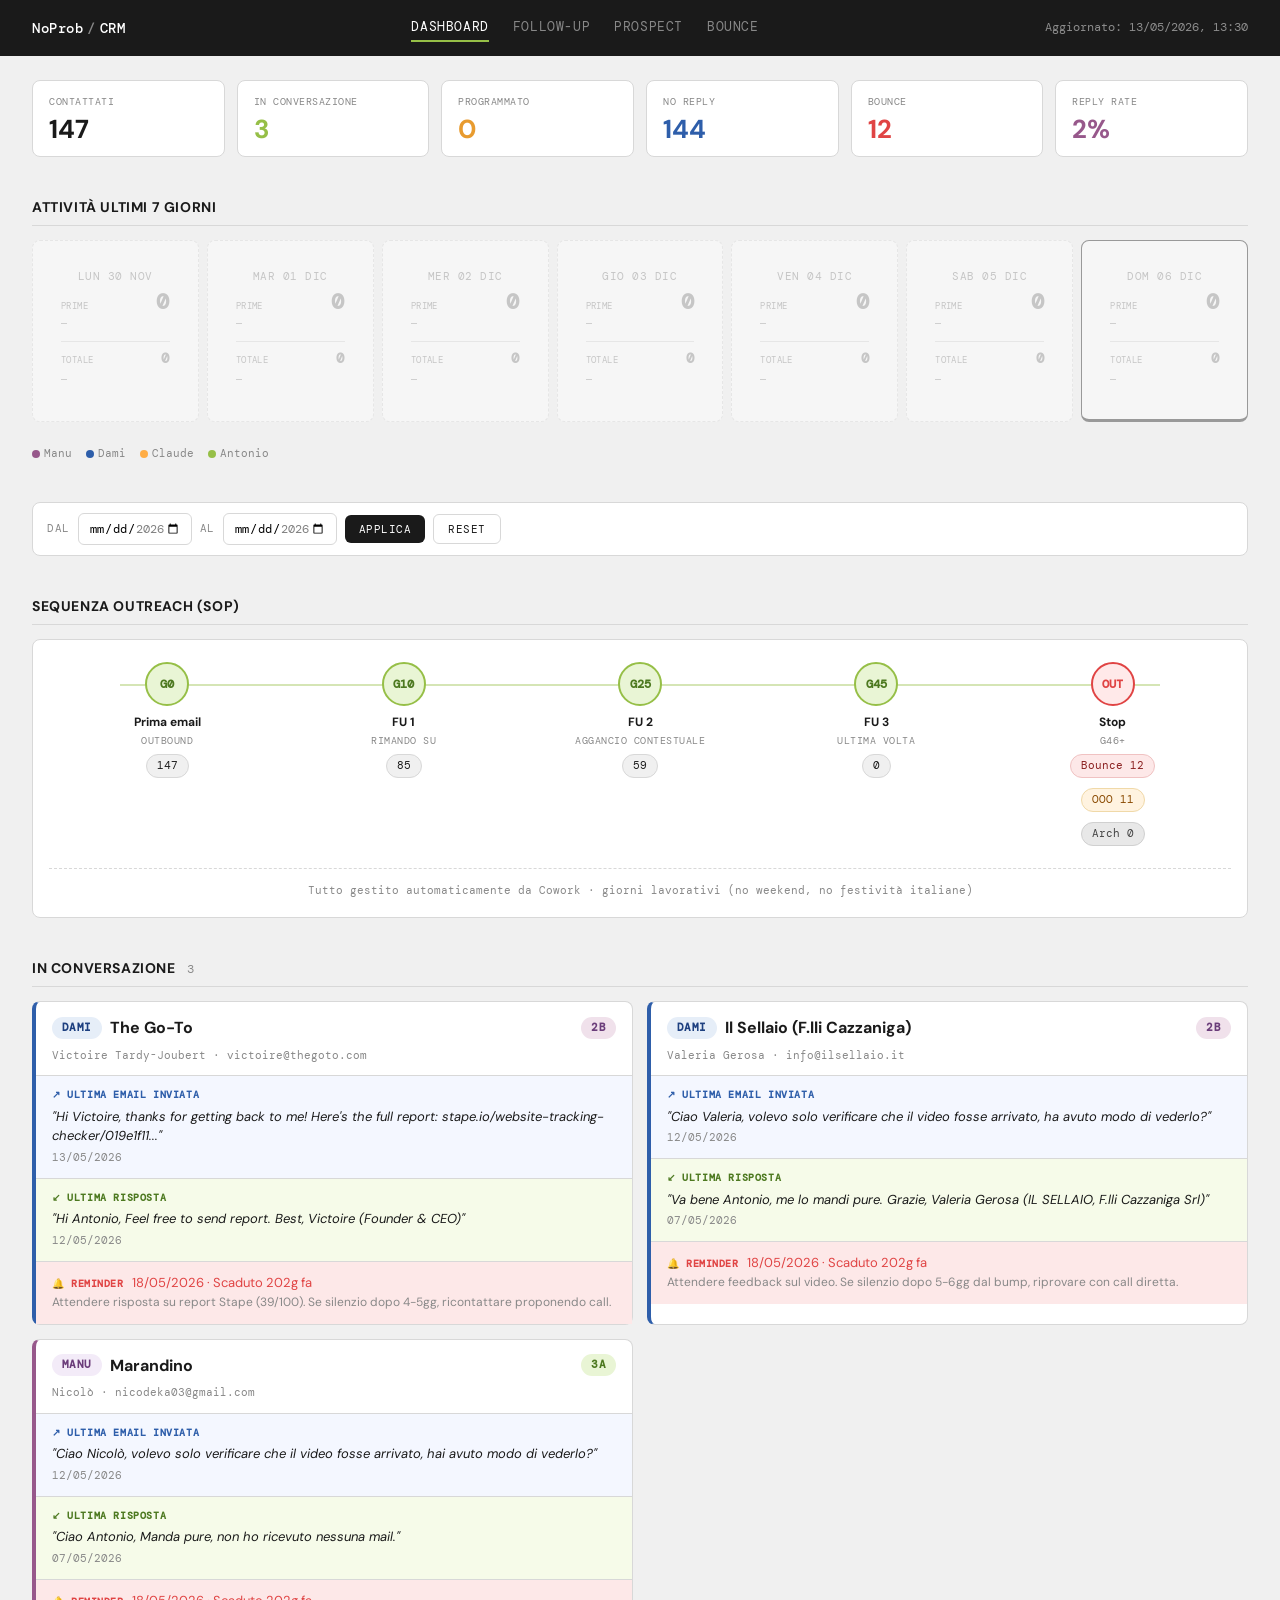
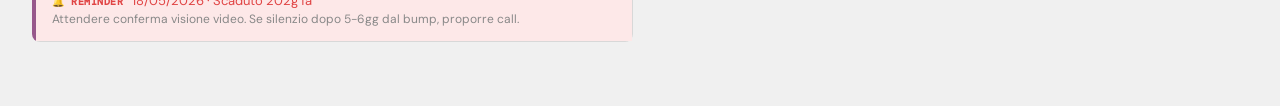
==== commit 0fc9124f: "feat(crm): v3.1 — timezone Roma, working days SOP, dashboard counters, company view Date e ore ovunq" ====
--- a/index.html
+++ b/index.html
@@ -28,8 +28,14 @@
 
   <!-- 7-DAY ACTIVITY -->
   <section>
-    <h2 class="section-title">Attività ultimi 7 giorni (prime email)</h2>
+    <h2 class="section-title">Attività ultimi 7 giorni</h2>
     <div class="week-bar" id="week-bar"></div>
+    <div class="week-legend">
+      <span class="leg manu">Manu</span>
+      <span class="leg dami">Dami</span>
+      <span class="leg claude">Claude</span>
+      <span class="leg antonio">Antonio</span>
+    </div>
   </section>
 
   <!-- DATE RANGE FILTER -->
@@ -45,23 +51,12 @@
     </div>
   </section>
 
-  <!-- ROADMAP SOP -->
+  <!-- ROADMAP SOP con contatori -->
   <section>
     <h2 class="section-title">Sequenza Outreach (SOP)</h2>
     <div class="roadmap">
-      <div class="roadmap-track">
-        <div class="step"><div class="step-circle">G0</div>
-          <div class="step-label">Prima email</div><div class="step-sub">Outbound</div></div>
-        <div class="step"><div class="step-circle">G10</div>
-          <div class="step-label">FU 1</div><div class="step-sub">Rimando su</div></div>
-        <div class="step"><div class="step-circle">G25</div>
-          <div class="step-label">FU 2</div><div class="step-sub">Aggancio contestuale</div></div>
-        <div class="step"><div class="step-circle">G45</div>
-          <div class="step-label">FU 3</div><div class="step-sub">Ultima volta</div></div>
-        <div class="step stop"><div class="step-circle">OUT</div>
-          <div class="step-label">Archivia</div><div class="step-sub">G46+</div></div>
-      </div>
-      <div class="roadmap-legend">Tutto gestito automaticamente da Cowork</div>
+      <div class="roadmap-track" id="roadmap-track"></div>
+      <div class="roadmap-legend">Tutto gestito automaticamente da Cowork · giorni lavorativi (no weekend, no festività italiane)</div>
     </div>
   </section>
 
@@ -77,28 +72,38 @@
 <script>
 const STATE = { data: null, range: { from: null, to: null } };
 
-function applyRange(items) {
-  if (!STATE.range.from && !STATE.range.to) return items;
-  return items.filter(p => {
-    if (!p.first_contact) return false;
-    if (STATE.range.from && p.first_contact < STATE.range.from) return false;
-    if (STATE.range.to && p.first_contact > STATE.range.to) return false;
-    return true;
-  });
+function withinRange(dateStr) {
+  if (!dateStr) return false;
+  if (STATE.range.from && dateStr < STATE.range.from) return false;
+  if (STATE.range.to   && dateStr > STATE.range.to)   return false;
+  return true;
+}
+function rangeActive() { return !!(STATE.range.from || STATE.range.to); }
+
+function applyRangeToProspects(items) {
+  if (!rangeActive()) return items;
+  return items.filter(p => withinRange(p.first_contact));
 }
 
 function renderStats() {
   const m = STATE.data.meta || {};
-  const active  = STATE.data.active   || [];
-  const noReply = STATE.data.no_reply || [];
-  const bounced = STATE.data.bounced  || [];
+  let active  = STATE.data.active   || [];
+  let noReply = STATE.data.no_reply || [];
+  let bounced = STATE.data.bounced  || [];
+
+  if (rangeActive()) {
+    active  = applyRangeToProspects(active);
+    noReply = applyRangeToProspects(noReply);
+    bounced = applyRangeToProspects(bounced);
+  }
 
   const inConv = active.filter(p =>
     p.status === 'in_conversation' || p.status === 'call_booked' || p.status === 'closed'
   ).length;
-  const totalContacted = m.total_contacted ?? (active.length + noReply.length);
-
-  // FU programmati: scadenza oggi/domani/dopodomani
+  const totalContacted = rangeActive()
+    ? (active.length + noReply.length)
+    : (m.total_contacted ?? (active.length + noReply.length));
+
   const dueSoon = [...active, ...noReply].filter(p => {
     const due = p.next_action_date;
     if (!due) return false;
@@ -119,37 +124,129 @@
   const wrap = document.getElementById('week-bar');
   wrap.innerHTML = '';
 
-  const flat = [
-    ...(STATE.data.active || []),
-    ...(STATE.data.no_reply || [])
-  ].filter(p => p.is_first_email !== false);
-
-  const today = new Date(); today.setHours(0,0,0,0);
-  const todayIso = today.toISOString().split('T')[0];
+  const flat = [...(STATE.data.active || []), ...(STATE.data.no_reply || [])];
+
+  // 7 giorni terminanti su "oggi" o sull'estremo superiore del range
+  let endIso = todayRomeIso();
+  if (rangeActive() && STATE.range.to) endIso = STATE.range.to;
+  const end = new Date(endIso + 'T00:00:00');
+  const todayIso = todayRomeIso();
 
   for (let i = 6; i >= 0; i--) {
-    const d = new Date(today); d.setDate(d.getDate() - i);
+    const d = new Date(end); d.setDate(d.getDate() - i);
     const iso = d.toISOString().split('T')[0];
-    const onDay = flat.filter(p => p.first_contact === iso);
-    const counts = { Manu: 0, Dami: 0, Claude: 0, Antonio: 0 };
-    for (const p of onDay) {
+
+    // Prime email = first_contact == iso AND is_first_email !== false
+    const onDayFirst = flat.filter(p => p.first_contact === iso && p.is_first_email !== false);
+    const firstCounts = { Manu: 0, Dami: 0, Claude: 0, Antonio: 0 };
+    for (const p of onDayFirst) {
       const s = p.sender || p.assigned_to || 'Manu';
-      if (counts[s] != null) counts[s]++;
+      if (firstCounts[s] != null) firstCounts[s]++;
     }
+
+    // Totale email = prime + tutti i followup_sent con date == iso
+    const fuCounts = { Manu: 0, Dami: 0, Claude: 0, Antonio: 0 };
+    for (const p of flat) {
+      for (const f of (p.followups_sent || [])) {
+        if (f.date === iso) {
+          const s = f.sender || p.sender || 'Manu';
+          if (fuCounts[s] != null) fuCounts[s]++;
+        }
+      }
+    }
+    const totalCounts = {};
+    for (const k of ['Manu','Dami','Claude','Antonio']) {
+      totalCounts[k] = (firstCounts[k] || 0) + (fuCounts[k] || 0);
+    }
+    const totalSum = Object.values(totalCounts).reduce((a,b)=>a+b,0);
+
     const isToday = iso === todayIso;
-    const isEmpty = onDay.length === 0;
-    const dotsHtml = ['Manu', 'Dami', 'Claude', 'Antonio']
+    const isEmpty = totalSum === 0;
+
+    const dotsHtml = (counts) => ['Manu','Dami','Claude','Antonio']
       .filter(s => counts[s] > 0)
-      .map(s => `<span class="dot ${s.toLowerCase()}">${counts[s]}</span>`)
-      .join('');
+      .map(s => `<span class="dot ${s.toLowerCase()}">${counts[s]}</span>`).join('');
+
     wrap.insertAdjacentHTML('beforeend', `
       <div class="day-card ${isToday ? 'today' : ''} ${isEmpty ? 'empty' : ''}">
         <div class="day-date">${dayCardLabel(iso)}</div>
-        <div class="day-total">${onDay.length}</div>
-        <div class="day-dots">${dotsHtml}</div>
+        <div class="day-row"><span class="row-label">Prime</span><span class="row-num primary">${onDayFirst.length}</span></div>
+        <div class="day-dots-row">${dotsHtml(firstCounts) || '<span style="color:var(--muted);font-size:10px;">—</span>'}</div>
+        <div class="day-divider"></div>
+        <div class="day-row"><span class="row-label">Totale</span><span class="row-num secondary">${totalSum}</span></div>
+        <div class="day-dots-row">${dotsHtml(totalCounts) || '<span style="color:var(--muted);font-size:10px;">—</span>'}</div>
       </div>
     `);
   }
+}
+
+function renderRoadmap() {
+  const all = [...(STATE.data.active || []), ...(STATE.data.no_reply || [])];
+  const bounced = STATE.data.bounced || [];
+
+  const sentTypes = p => new Set((p.followups_sent || []).map(f => f.type));
+
+  // G0: tutti tranne archived
+  const g0 = all.filter(p => p.status !== 'archived').length;
+  // FU 1: prospect senza follow_up_1 (e non in_conversation/closed/archived)
+  const fu1 = all.filter(p =>
+    !sentTypes(p).has('follow_up_1') &&
+    !['in_conversation','call_booked','closed','archived'].includes(p.status)
+  ).length;
+  // FU 2: con follow_up_1 ma senza follow_up_2 (e non chiusi)
+  const fu2 = all.filter(p => {
+    const t = sentTypes(p);
+    return t.has('follow_up_1') && !t.has('follow_up_2') &&
+      !['in_conversation','call_booked','closed','archived'].includes(p.status);
+  }).length;
+  // FU 3: con follow_up_2 ma senza follow_up_3
+  const fu3 = all.filter(p => {
+    const t = sentTypes(p);
+    return t.has('follow_up_2') && !t.has('follow_up_3') &&
+      !['in_conversation','call_booked','closed','archived'].includes(p.status);
+  }).length;
+
+  const ooo = (STATE.data.no_reply || []).filter(p => p.status === 'autoresponse').length;
+  const archCount = (STATE.data.no_reply || []).filter(p => p.status === 'archived').length;
+
+  const link = (status) => `prospects.html?status=${encodeURIComponent(status)}`;
+
+  document.getElementById('roadmap-track').innerHTML = `
+    <div class="step">
+      <div class="step-circle">G0</div>
+      <div class="step-label">Prima email</div>
+      <div class="step-sub">Outbound</div>
+      <a class="step-counter" href="prospects.html">${g0}</a>
+    </div>
+    <div class="step">
+      <div class="step-circle">G10</div>
+      <div class="step-label">FU 1</div>
+      <div class="step-sub">Rimando su</div>
+      <a class="step-counter" href="${link('contacted')}">${fu1}</a>
+    </div>
+    <div class="step">
+      <div class="step-circle">G25</div>
+      <div class="step-label">FU 2</div>
+      <div class="step-sub">Aggancio contestuale</div>
+      <a class="step-counter" href="${link('follow_up_1_sent')}">${fu2}</a>
+    </div>
+    <div class="step">
+      <div class="step-circle">G45</div>
+      <div class="step-label">FU 3</div>
+      <div class="step-sub">Ultima volta</div>
+      <a class="step-counter" href="${link('follow_up_2_sent')}">${fu3}</a>
+    </div>
+    <div class="step stop">
+      <div class="step-circle">OUT</div>
+      <div class="step-label">Stop</div>
+      <div class="step-sub">G46+</div>
+      <div class="step-counter-group">
+        <a class="step-counter bnc" href="bounced.html">Bounce ${bounced.length}</a>
+        <a class="step-counter ooo" href="${link('autoresponse')}">OOO ${ooo}</a>
+        <a class="step-counter arc" href="${link('archived')}">Arch ${archCount}</a>
+      </div>
+    </div>
+  `;
 }
 
 function renderConversations() {
@@ -160,7 +257,7 @@
   let items = (STATE.data.active || []).filter(p =>
     p.status === 'in_conversation' || p.status === 'call_booked'
   );
-  items = applyRange(items);
+  if (rangeActive()) items = applyRangeToProspects(items);
   document.getElementById('conv-count').textContent = items.length;
 
   if (items.length === 0) {
@@ -173,7 +270,6 @@
     const sender = (p.sender || p.assigned_to || 'Manu').toLowerCase();
     const due = p.next_action_date;
     const u = urgency(due);
-
     const out = p.last_outbound_by_antonio;
     const reply = p.last_reply_from_prospect;
 
@@ -216,28 +312,45 @@
   }
 }
 
+function renderAll() {
+  renderStats();
+  renderWeekBar();
+  renderRoadmap();
+  renderConversations();
+}
+
 function bindRangeFilter() {
   document.getElementById('range-apply').addEventListener('click', () => {
     STATE.range.from = document.getElementById('range-from').value || null;
     STATE.range.to   = document.getElementById('range-to').value || null;
     updateRangeBadge();
-    renderConversations();
+    renderAll();
   });
   document.getElementById('range-reset').addEventListener('click', resetRange);
+
+  // Imposta data minima dinamica
+  const earliest = getEarliestContact(STATE.data);
+  document.getElementById('range-from').setAttribute('min', earliest);
+  document.getElementById('range-to').setAttribute('min', earliest);
+  const todayIso = todayRomeIso();
+  document.getElementById('range-from').setAttribute('max', todayIso);
+  document.getElementById('range-to').setAttribute('max', todayIso);
 }
 function resetRange() {
   STATE.range = { from: null, to: null };
   document.getElementById('range-from').value = '';
   document.getElementById('range-to').value = '';
   updateRangeBadge();
-  renderConversations();
-}
+  renderAll();
+}
+window.resetRange = resetRange;
+
 function updateRangeBadge() {
   const b = document.getElementById('range-active');
-  if (!STATE.range.from && !STATE.range.to) { b.style.display = 'none'; return; }
+  if (!rangeActive()) { b.style.display = 'none'; return; }
   const f = STATE.range.from ? formatDate(STATE.range.from) : '…';
   const t = STATE.range.to   ? formatDate(STATE.range.to)   : '…';
-  b.innerHTML = `Filtro: ${f} – ${t} <a href="#" onclick="resetRange();return false;">Reset</a>`;
+  b.innerHTML = `Filtro: ${f} – ${t} <a href="#" onclick="resetRange();return false;">×</a>`;
   b.style.display = 'inline-block';
 }
 
@@ -246,10 +359,8 @@
   try {
     STATE.data = await loadProspects();
     setTimestamp(STATE.data.meta && STATE.data.meta.last_updated);
-    renderStats();
-    renderWeekBar();
     bindRangeFilter();
-    renderConversations();
+    renderAll();
   } catch (err) {
     showError(`Errore caricamento dati: ${err.message}`);
     setTimestamp(null);
--- a/css/style.css
+++ b/css/style.css
@@ -187,6 +187,58 @@
 .dot.claude::before  { background: var(--orange); }
 .dot.antonio::before { background: var(--green); }
 
+/* day card v3.1 — 2 righe (prime + totale) */
+.day-card .day-row {
+  display: flex;
+  align-items: baseline;
+  justify-content: space-between;
+  gap: 8px;
+  margin-bottom: 4px;
+}
+.day-card .row-label {
+  font-family: var(--font-mono);
+  font-size: 9px;
+  color: var(--muted);
+  text-transform: uppercase;
+  letter-spacing: 0.4px;
+}
+.day-card .row-num { font-weight: 700; }
+.day-card .row-num.primary { font-size: 22px; line-height: 1; }
+.day-card .row-num.secondary { font-size: 14px; color: var(--muted); }
+.day-card .day-dots-row {
+  display: flex;
+  flex-wrap: wrap;
+  gap: 4px;
+  margin-bottom: 4px;
+}
+.day-card .day-divider {
+  height: 1px;
+  background: var(--border);
+  margin: 6px 0;
+}
+.week-legend {
+  display: flex;
+  gap: 14px;
+  font-family: var(--font-mono);
+  font-size: 11px;
+  color: var(--muted);
+  margin-top: 10px;
+  flex-wrap: wrap;
+}
+.week-legend .leg {
+  display: inline-flex;
+  align-items: center;
+  gap: 4px;
+}
+.week-legend .leg::before {
+  content: '';
+  width: 8px; height: 8px; border-radius: 50%;
+}
+.week-legend .manu::before    { background: var(--purple); }
+.week-legend .dami::before    { background: var(--blue); }
+.week-legend .claude::before  { background: var(--orange); }
+.week-legend .antonio::before { background: var(--green); }
+
 /* ============ Date range filter ============ */
 .range-filter {
   display: flex;
@@ -311,6 +363,115 @@
   font-family: var(--font-mono);
   font-size: 11px;
   color: var(--muted);
+  text-align: center;
+}
+.step .step-counter {
+  margin-top: 6px;
+  background: var(--bg);
+  color: var(--black);
+  font-family: var(--font-mono);
+  font-size: 11px;
+  padding: 3px 10px;
+  border-radius: 999px;
+  text-decoration: none;
+  border: 1px solid var(--border);
+}
+.step .step-counter:hover { background: var(--white); border-color: var(--black); text-decoration: none; }
+.step.stop .step-counter-group { display: flex; flex-direction: column; gap: 4px; align-items: center; }
+.step.stop .step-counter.bnc { background: #fde8e8; color: #8a1f1f; border-color: #f0c2c2; }
+.step.stop .step-counter.ooo { background: #fff3e0; color: #8a4a00; border-color: #f0d9a8; }
+.step.stop .step-counter.arc { background: #e8e8e8; color: #444; border-color: #d0d0d0; }
+
+/* Mini timeline (modal prospect) */
+.mini-timeline {
+  background: #fafafa;
+  border: 1px solid var(--border);
+  border-radius: 8px;
+  padding: 16px 12px 14px;
+  margin-bottom: 8px;
+}
+.mini-track {
+  display: flex;
+  justify-content: space-between;
+  gap: 6px;
+  position: relative;
+  overflow-x: auto;
+}
+.mini-track::before {
+  content: '';
+  position: absolute;
+  top: 9px;
+  left: 8%;
+  right: 8%;
+  height: 2px;
+  background: var(--border);
+  z-index: 0;
+}
+.mini-step {
+  flex: 1;
+  min-width: 86px;
+  display: flex;
+  flex-direction: column;
+  align-items: center;
+  text-align: center;
+  position: relative;
+  z-index: 1;
+}
+.mini-step .mini-dot {
+  width: 18px; height: 18px;
+  border-radius: 50%;
+  border: 2px solid var(--border);
+  background: var(--white);
+  margin-bottom: 6px;
+}
+.mini-step.done    .mini-dot { background: var(--green); border-color: var(--green); }
+.mini-step.overdue .mini-dot { background: var(--danger); border-color: var(--danger); }
+.mini-step.pending .mini-dot { background: var(--white); border-color: var(--border); }
+.mini-step.out     .mini-dot {
+  background: var(--danger); border-color: var(--danger);
+  position: relative;
+}
+.mini-step.out .mini-dot::after {
+  content: '×';
+  position: absolute;
+  top: -2px; left: 3px;
+  color: var(--white);
+  font-size: 14px;
+  font-weight: 700;
+}
+.mini-step.muted { opacity: 0.45; text-decoration: line-through; }
+.mini-step.muted .mini-dot { background: var(--bg); border-color: var(--border); }
+.mini-step.muted .mini-dot::after { display: none; }
+.mini-step .mini-date {
+  font-family: var(--font-mono);
+  font-size: 10px;
+  color: var(--muted);
+  letter-spacing: 0.3px;
+}
+.mini-step .mini-label {
+  font-weight: 700;
+  font-size: 11px;
+  margin-top: 2px;
+}
+.mini-step .mini-status {
+  font-family: var(--font-mono);
+  font-size: 9px;
+  color: var(--muted);
+  text-transform: uppercase;
+  letter-spacing: 0.4px;
+  margin-top: 1px;
+}
+.mini-step.done    .mini-status { color: #4d7920; }
+.mini-step.overdue .mini-status { color: var(--danger); }
+.mini-step.out     .mini-status { color: var(--danger); }
+.mini-banner {
+  margin-top: 12px;
+  padding: 8px 12px;
+  background: #edf7da;
+  color: #2a5a20;
+  font-family: var(--font-mono);
+  font-size: 12px;
+  border-radius: 6px;
   text-align: center;
 }
 
@@ -792,6 +953,89 @@
   letter-spacing: 0.4px;
 }
 
+/* ============ Page toggle (per contatto / per azienda) ============ */
+.view-toggle {
+  display: inline-flex;
+  background: var(--white);
+  border: 1px solid var(--border);
+  border-radius: 8px;
+  overflow: hidden;
+  margin-bottom: 14px;
+}
+.view-toggle button {
+  background: transparent;
+  border: none;
+  padding: 8px 16px;
+  font-family: var(--font-mono);
+  font-size: 12px;
+  text-transform: uppercase;
+  letter-spacing: 0.5px;
+  cursor: pointer;
+  color: var(--muted);
+}
+.view-toggle button.active {
+  background: var(--black);
+  color: var(--white);
+}
+
+/* ============ Company contacts (modal) ============ */
+.company-contacts {
+  display: flex;
+  flex-direction: column;
+  gap: 6px;
+}
+.cc-row {
+  background: var(--white);
+  border: 1px solid var(--border);
+  border-left: 3px solid transparent;
+  border-radius: 6px;
+  padding: 10px 12px;
+  cursor: pointer;
+  transition: background 0.05s ease;
+}
+.cc-row:hover { background: #fafafa; }
+.cc-row.manu    { border-left-color: var(--purple); }
+.cc-row.dami    { border-left-color: var(--blue); }
+.cc-row.claude  { border-left-color: var(--orange); }
+.cc-row.antonio { border-left-color: var(--green); }
+.cc-row .cc-head {
+  display: flex;
+  gap: 6px;
+  align-items: center;
+  flex-wrap: wrap;
+  margin-bottom: 4px;
+}
+.cc-row .cc-name { font-weight: 700; font-size: 13px; }
+.cc-row .cc-meta {
+  font-family: var(--font-mono);
+  font-size: 11px;
+  color: var(--muted);
+}
+.cc-row .cc-snippet {
+  margin-top: 4px;
+  font-size: 12px;
+  font-style: italic;
+  color: var(--muted);
+  line-height: 1.4;
+}
+
+/* ============ Scaduti banner ============ */
+.scaduti-section { background: #fff5f5; border: 1px solid #f0c2c2; border-radius: 8px; padding: 14px; }
+.scaduti-section h2.section-title { color: var(--danger); border-color: #f0c2c2; }
+.scaduti-section .fu-card { background: #fffafa; }
+.fu-card.scaduto-tag {
+  position: relative;
+}
+.fu-card .scaduto-pill {
+  background: var(--danger);
+  color: var(--white);
+  font-family: var(--font-mono);
+  font-size: 10px;
+  padding: 2px 8px;
+  border-radius: 999px;
+  letter-spacing: 0.5px;
+}
+
 /* ============ Section "vedi tutti" link ============ */
 .see-all {
   display: inline-block;
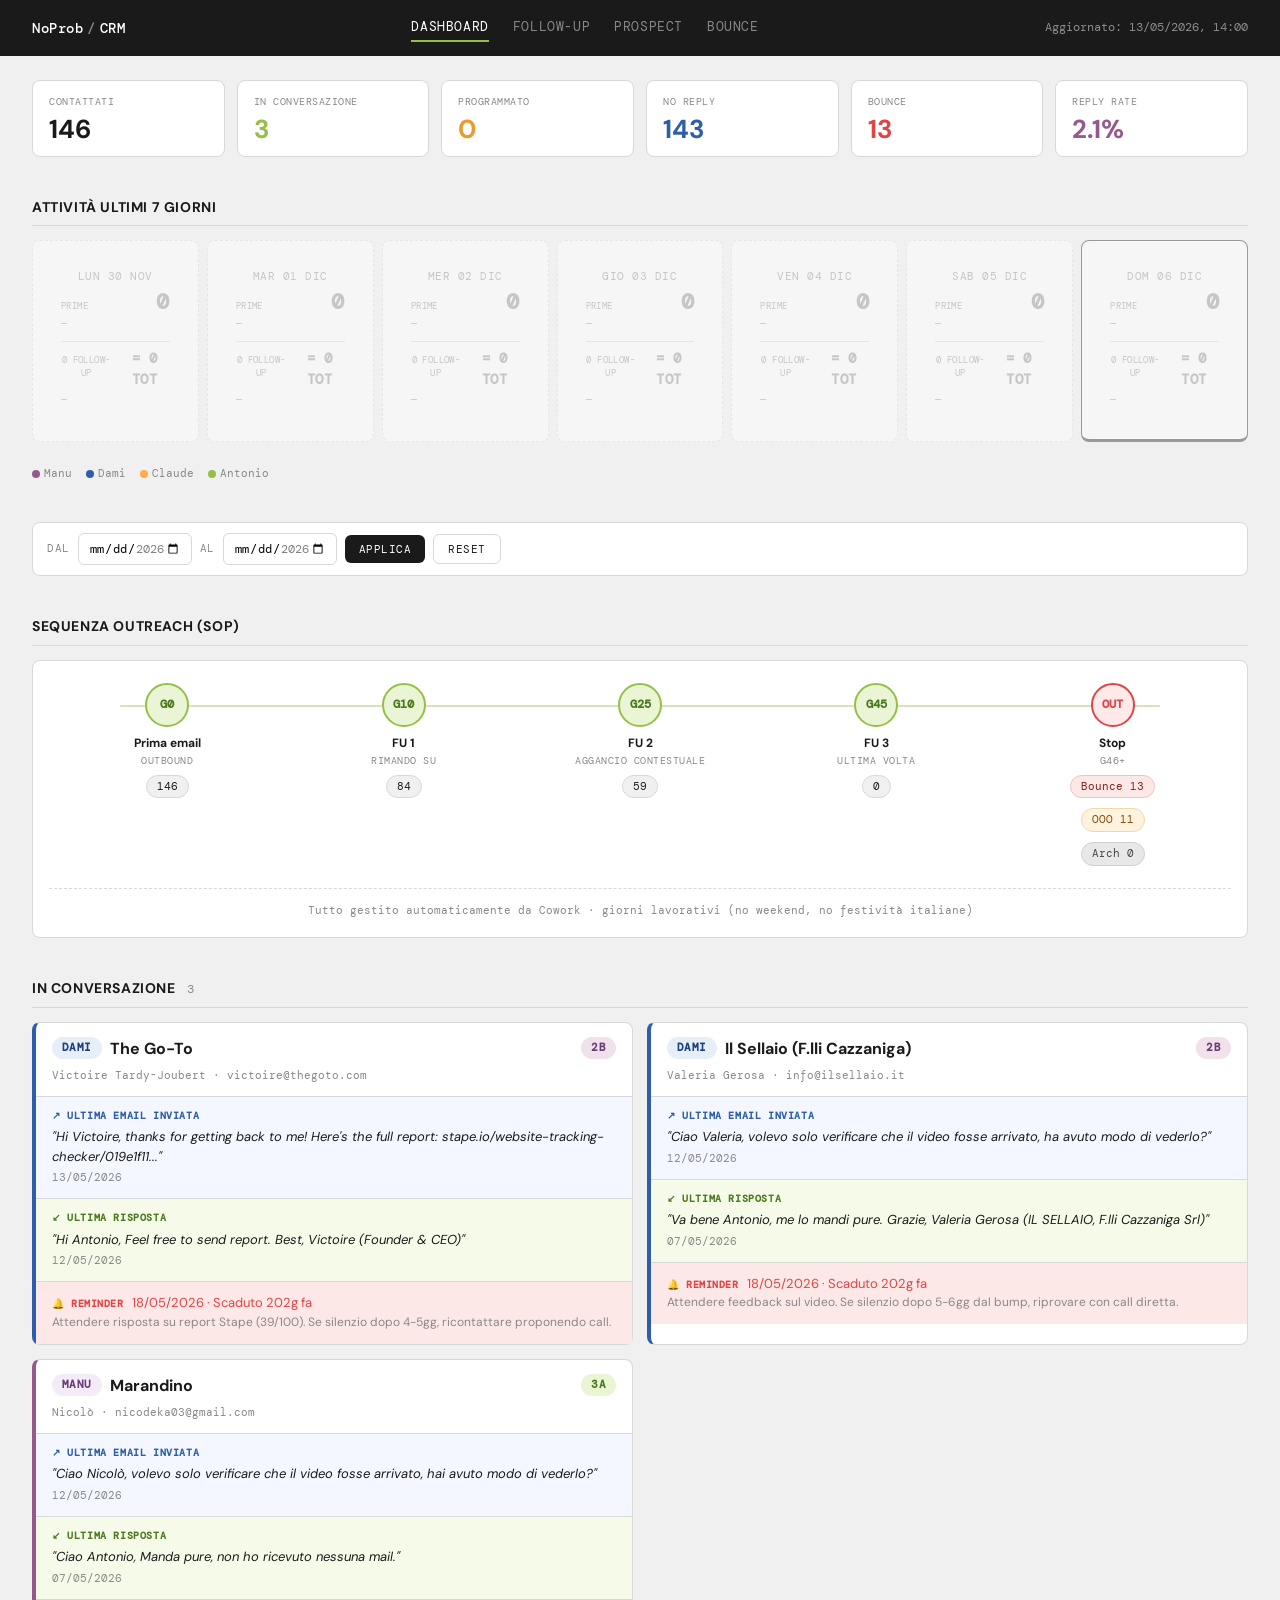
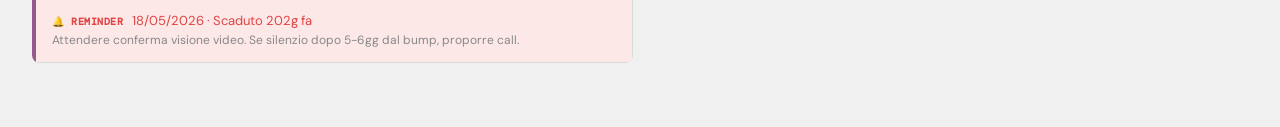
==== commit 0cc773b3: "feat(crm): v3.2 — audit script, subject_email field, 7-day bar fix, min date 2026-04-16 PARTE 1 — sc" ====
--- a/index.html
+++ b/index.html
@@ -167,14 +167,15 @@
       .filter(s => counts[s] > 0)
       .map(s => `<span class="dot ${s.toLowerCase()}">${counts[s]}</span>`).join('');
 
+    const fuSum = Object.values(fuCounts).reduce((a,b)=>a+b,0);
     wrap.insertAdjacentHTML('beforeend', `
       <div class="day-card ${isToday ? 'today' : ''} ${isEmpty ? 'empty' : ''}">
         <div class="day-date">${dayCardLabel(iso)}</div>
         <div class="day-row"><span class="row-label">Prime</span><span class="row-num primary">${onDayFirst.length}</span></div>
         <div class="day-dots-row">${dotsHtml(firstCounts) || '<span style="color:var(--muted);font-size:10px;">—</span>'}</div>
         <div class="day-divider"></div>
-        <div class="day-row"><span class="row-label">Totale</span><span class="row-num secondary">${totalSum}</span></div>
-        <div class="day-dots-row">${dotsHtml(totalCounts) || '<span style="color:var(--muted);font-size:10px;">—</span>'}</div>
+        <div class="day-row"><span class="row-label">${fuSum} follow-up</span><span class="row-num secondary">= ${totalSum} tot</span></div>
+        <div class="day-dots-row">${dotsHtml(fuCounts) || '<span style="color:var(--muted);font-size:10px;">—</span>'}</div>
       </div>
     `);
   }
--- a/css/style.css
+++ b/css/style.css
@@ -1019,6 +1019,28 @@
   line-height: 1.4;
 }
 
+/* ============ Subject email styles ============ */
+.subject-cell {
+  font-family: var(--font-mono);
+  font-size: 11px;
+  color: var(--muted);
+  max-width: 220px;
+  overflow: hidden;
+  text-overflow: ellipsis;
+  white-space: nowrap;
+  cursor: help;
+}
+.fu-card .fu-subject {
+  font-family: var(--font-mono);
+  font-size: 12px;
+  color: var(--muted);
+  margin-bottom: 4px;
+  overflow: hidden;
+  text-overflow: ellipsis;
+  white-space: nowrap;
+  max-width: 100%;
+}
+
 /* ============ Scaduti banner ============ */
 .scaduti-section { background: #fff5f5; border: 1px solid #f0c2c2; border-radius: 8px; padding: 14px; }
 .scaduti-section h2.section-title { color: var(--danger); border-color: #f0c2c2; }
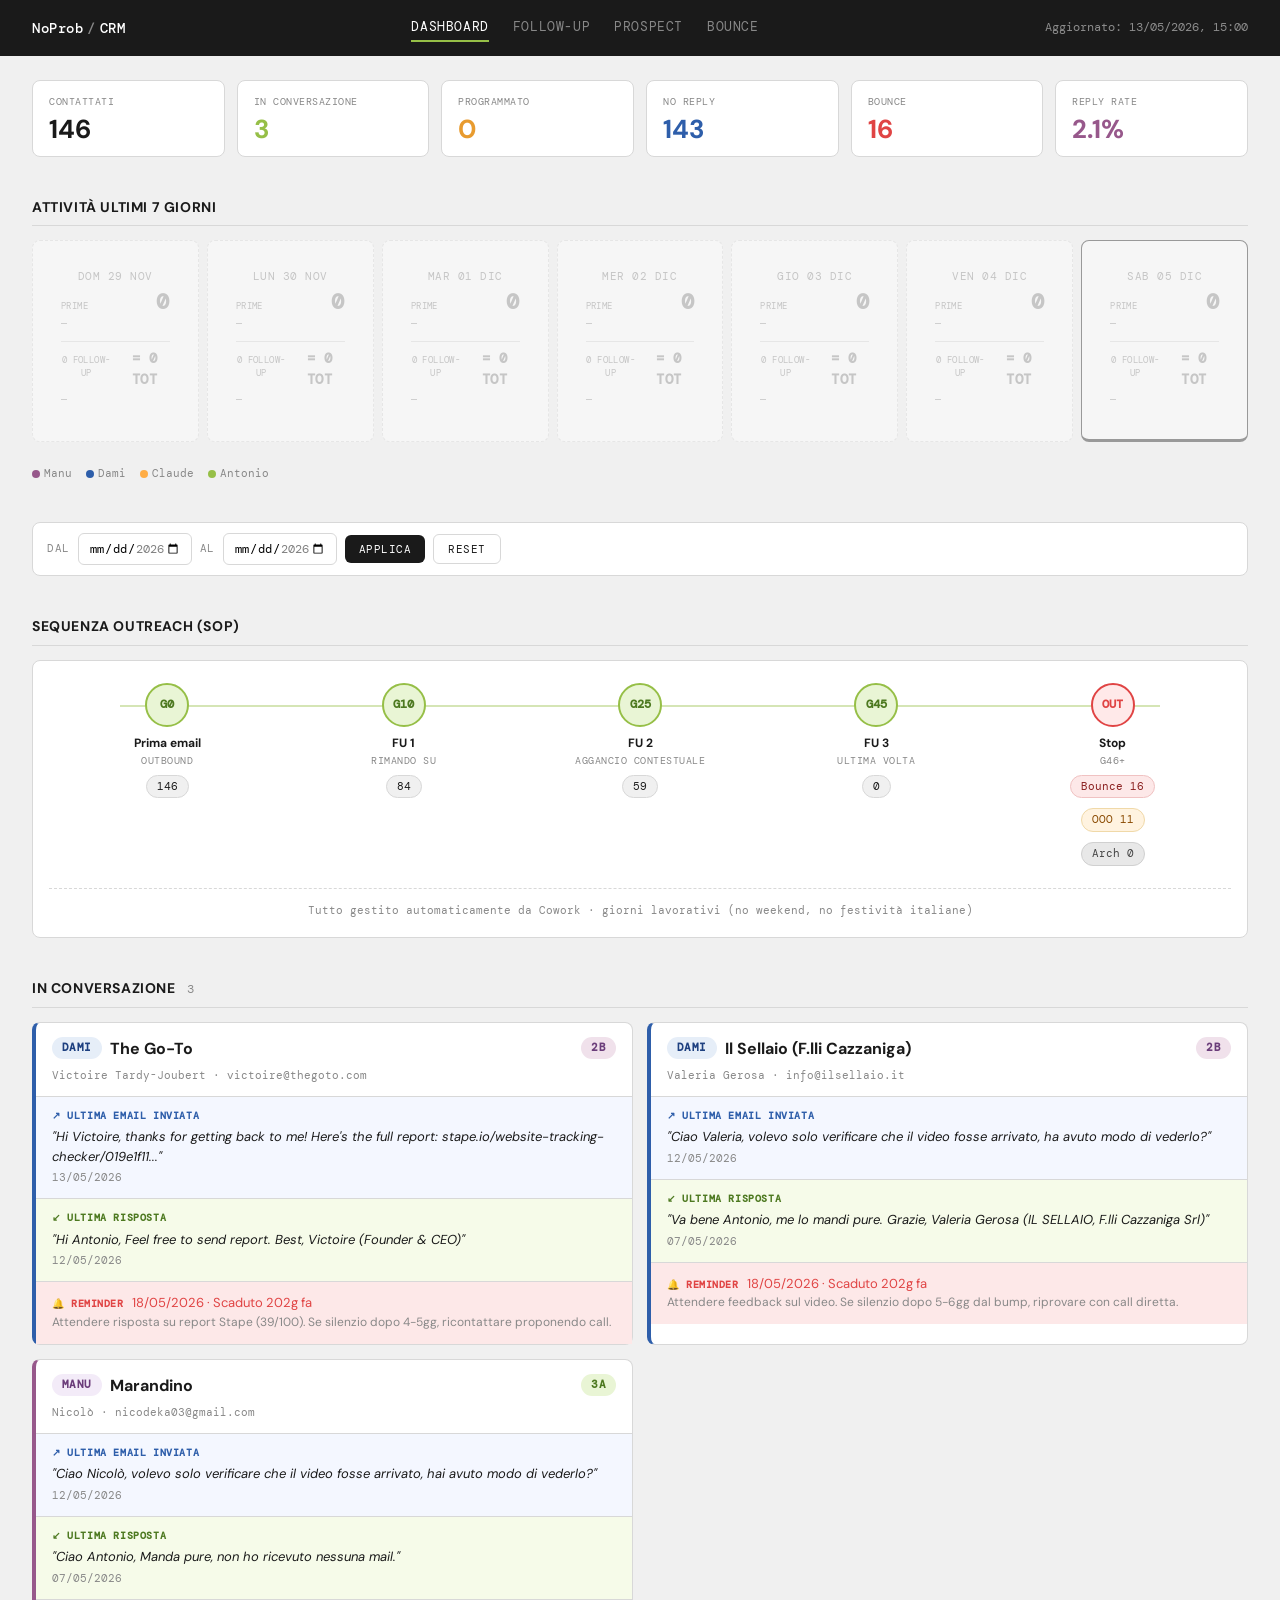
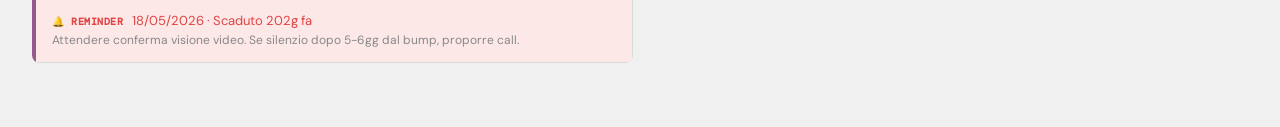
==== commit 975f2e2c: "fix(dashboard): 7-day bar ends on yesterday, today excluded La 7-day bar mostrava solo 6 card invece" ====
--- a/index.html
+++ b/index.html
@@ -126,9 +126,16 @@
 
   const flat = [...(STATE.data.active || []), ...(STATE.data.no_reply || [])];
 
-  // 7 giorni terminanti su "oggi" o sull'estremo superiore del range
+  // 7 giorni terminanti su IERI (oggi escluso — giornata in corso).
+  // Se range filter attivo, usa l'estremo superiore del range.
   let endIso = todayRomeIso();
-  if (rangeActive() && STATE.range.to) endIso = STATE.range.to;
+  if (rangeActive() && STATE.range.to) {
+    endIso = STATE.range.to;
+  } else {
+    // Sottrai 1 giorno: la barra finisce su ieri, non oggi
+    const t = todayRome(); t.setDate(t.getDate() - 1);
+    endIso = t.toISOString().split('T')[0];
+  }
   const end = new Date(endIso + 'T00:00:00');
   const todayIso = todayRomeIso();
 
@@ -160,7 +167,9 @@
     }
     const totalSum = Object.values(totalCounts).reduce((a,b)=>a+b,0);
 
-    const isToday = iso === todayIso;
+    // Highlight l'ultima card a destra (ieri o estremo range).
+    // 'today' CSS class significa "card evidenziata", non letteralmente oggi.
+    const isToday = iso === endIso;
     const isEmpty = totalSum === 0;
 
     const dotsHtml = (counts) => ['Manu','Dami','Claude','Antonio']
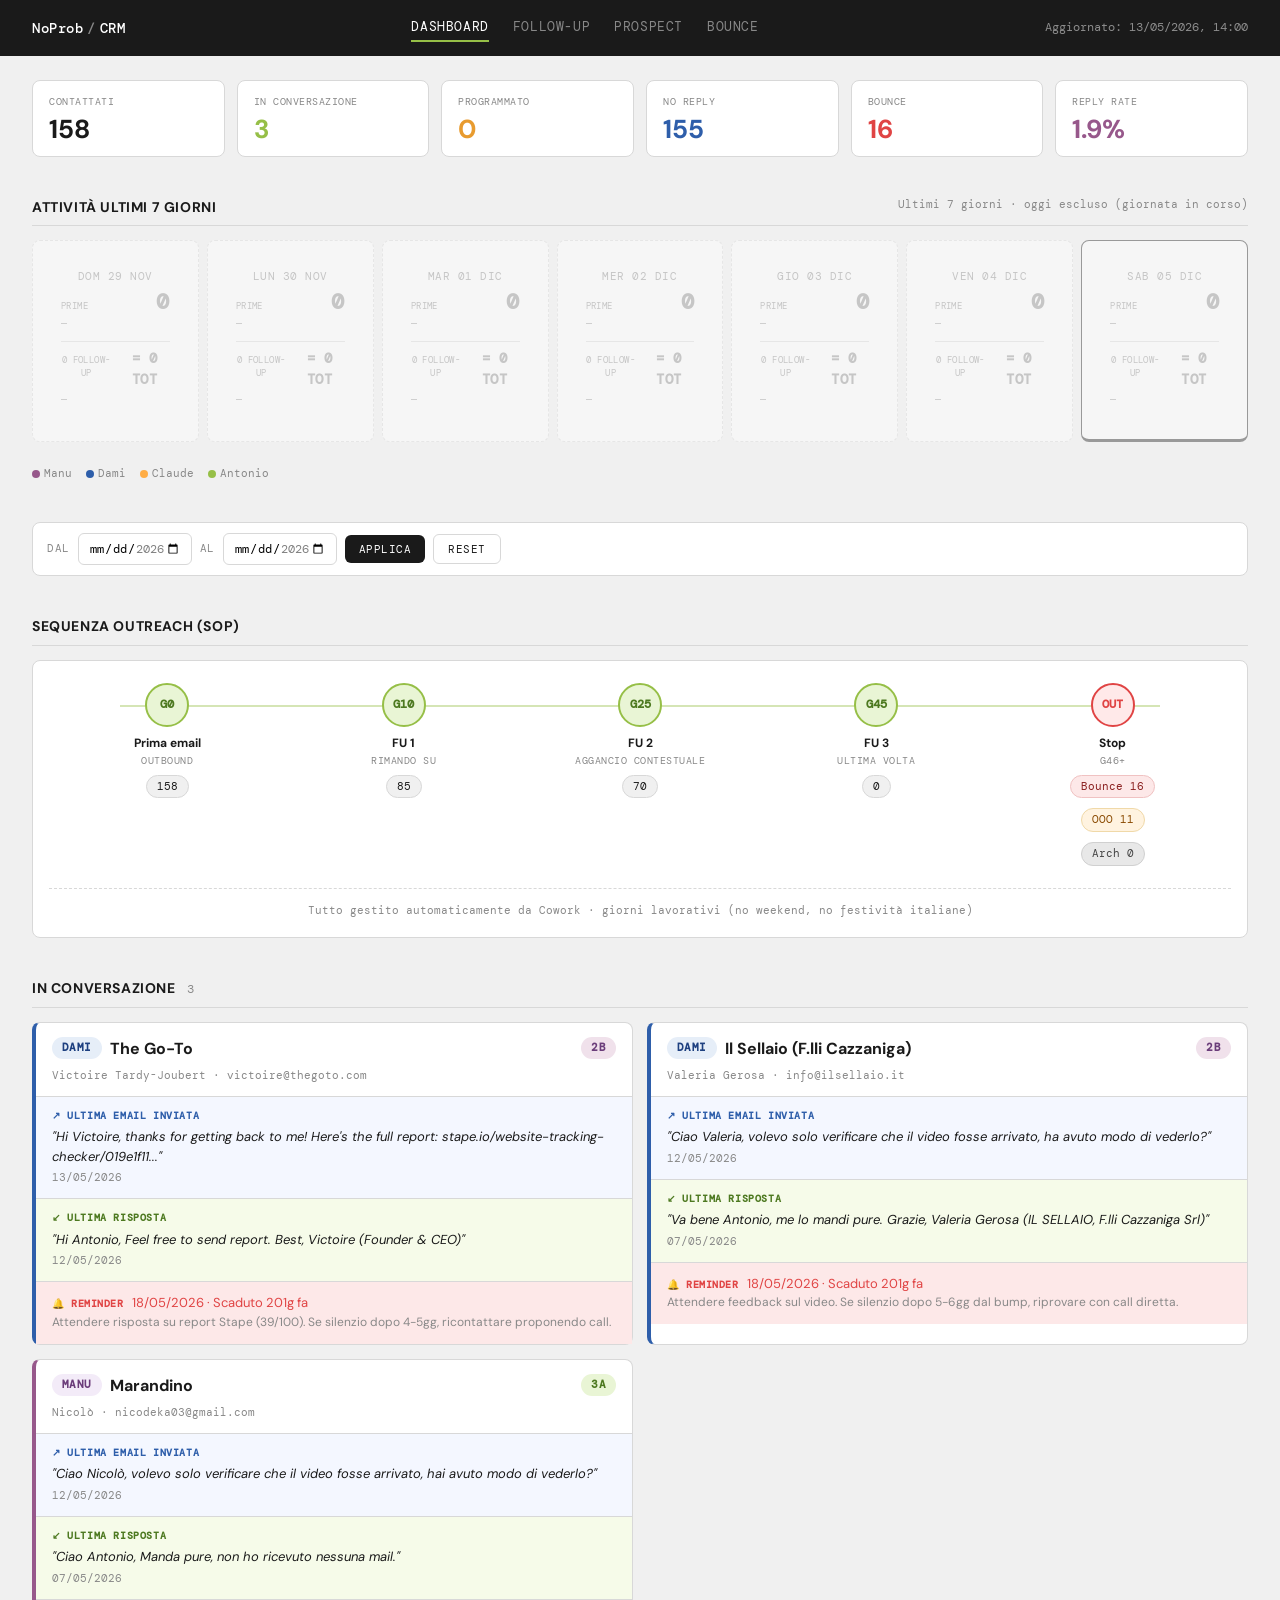
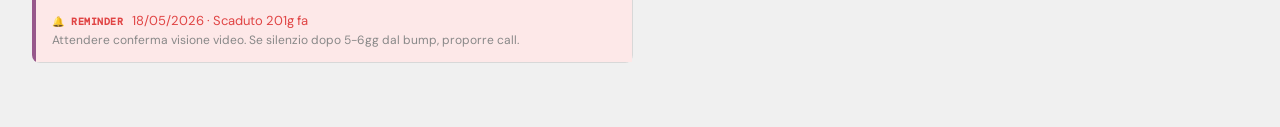
==== commit e4778dd2: "fix(dashboard): week-bar default dinamico + cleanup UTC residui Il default della week-bar è SEMPRE "" ====
--- a/index.html
+++ b/index.html
@@ -28,7 +28,10 @@
 
   <!-- 7-DAY ACTIVITY -->
   <section>
-    <h2 class="section-title">Attività ultimi 7 giorni</h2>
+    <h2 class="section-title">
+      Attività ultimi 7 giorni
+      <span class="right" id="week-bar-label" style="color:var(--muted);font-family:var(--font-mono);font-size:11px;">Ultimi 7 giorni · oggi escluso</span>
+    </h2>
     <div class="week-bar" id="week-bar"></div>
     <div class="week-legend">
       <span class="leg manu">Manu</span>
@@ -126,22 +129,35 @@
 
   const flat = [...(STATE.data.active || []), ...(STATE.data.no_reply || [])];
 
-  // 7 giorni terminanti su IERI (oggi escluso — giornata in corso).
-  // Se range filter attivo, usa l'estremo superiore del range.
-  let endIso = todayRomeIso();
+  // DEFAULT (no filter): sempre "ultimi 7 giorni" calcolati al volo
+  // dal timestamp corrente in fuso Europa/Roma. La giornata di oggi
+  // è esclusa perché in corso. L'estremo destro è IERI.
+  // Se range filter attivo: usa l'estremo superiore del range.
+  let endIso;
   if (rangeActive() && STATE.range.to) {
     endIso = STATE.range.to;
   } else {
-    // Sottrai 1 giorno: la barra finisce su ieri, non oggi
-    const t = todayRome(); t.setDate(t.getDate() - 1);
-    endIso = t.toISOString().split('T')[0];
-  }
-  const end = new Date(endIso + 'T00:00:00');
+    const t = todayRome();
+    t.setDate(t.getDate() - 1);
+    endIso = _toRomeIso(t);  // fuso italiano, no UTC shift
+  }
+  const end = new Date(endIso + 'T12:00:00');
   const todayIso = todayRomeIso();
+
+  // Aggiorna l'etichetta sopra la barra
+  const labelEl = document.getElementById('week-bar-label');
+  if (labelEl) {
+    if (rangeActive()) {
+      const fromStr = STATE.range.from ? formatDate(STATE.range.from) : '…';
+      labelEl.textContent = `Range: ${fromStr} → ${formatDate(endIso)}`;
+    } else {
+      labelEl.textContent = 'Ultimi 7 giorni · oggi escluso (giornata in corso)';
+    }
+  }
 
   for (let i = 6; i >= 0; i--) {
     const d = new Date(end); d.setDate(d.getDate() - i);
-    const iso = d.toISOString().split('T')[0];
+    const iso = _toRomeIso(d);  // fuso italiano
 
     // Prime email = first_contact == iso AND is_first_email !== false
     const onDayFirst = flat.filter(p => p.first_contact === iso && p.is_first_email !== false);
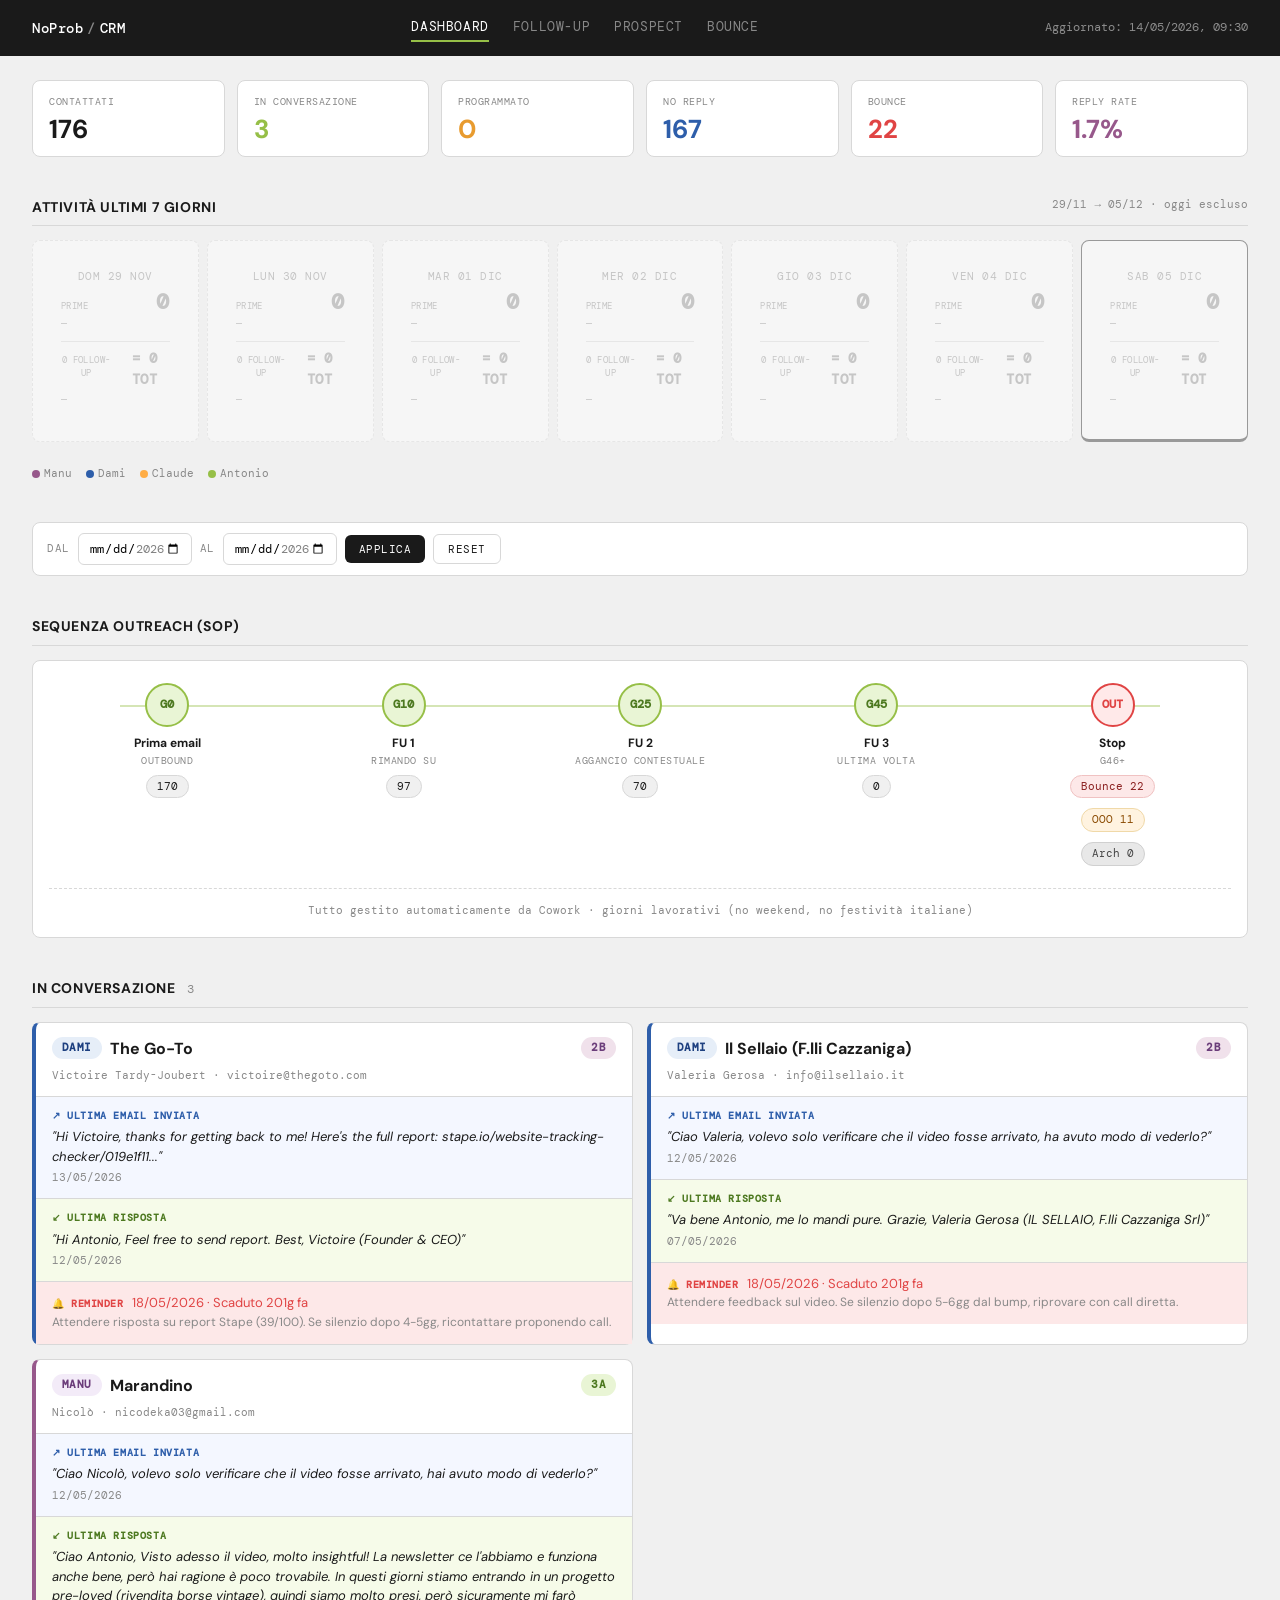
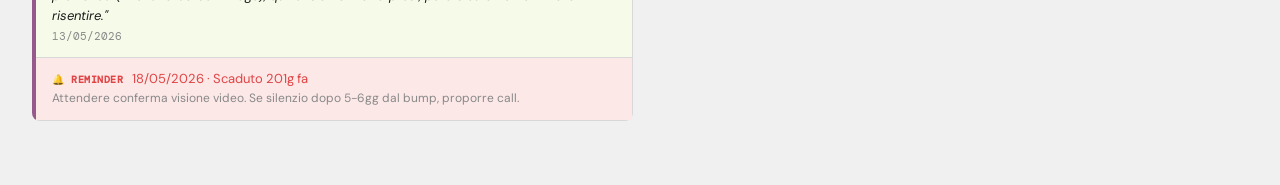
==== commit f5838ad3: "fix(dashboard): week-bar etichetta mostra date reali del range L'etichetta sopra la 7-day bar ora mo" ====
--- a/index.html
+++ b/index.html
@@ -144,6 +144,10 @@
   const end = new Date(endIso + 'T12:00:00');
   const todayIso = todayRomeIso();
 
+  // Calcola la data del primo giorno mostrato (end - 6) per l'etichetta
+  const startD = new Date(end); startD.setDate(startD.getDate() - 6);
+  const startIso = _toRomeIso(startD);
+
   // Aggiorna l'etichetta sopra la barra
   const labelEl = document.getElementById('week-bar-label');
   if (labelEl) {
@@ -151,7 +155,10 @@
       const fromStr = STATE.range.from ? formatDate(STATE.range.from) : '…';
       labelEl.textContent = `Range: ${fromStr} → ${formatDate(endIso)}`;
     } else {
-      labelEl.textContent = 'Ultimi 7 giorni · oggi escluso (giornata in corso)';
+      // Sempre relativo a OGGI (computato live via todayRome).
+      // Oggi escluso perché giornata in corso. Se today = 14 maggio →
+      // mostra 7→13 maggio (cards da sinistra a destra).
+      labelEl.textContent = `${formatDate(startIso)} → ${formatDate(endIso)} · oggi escluso`;
     }
   }
 
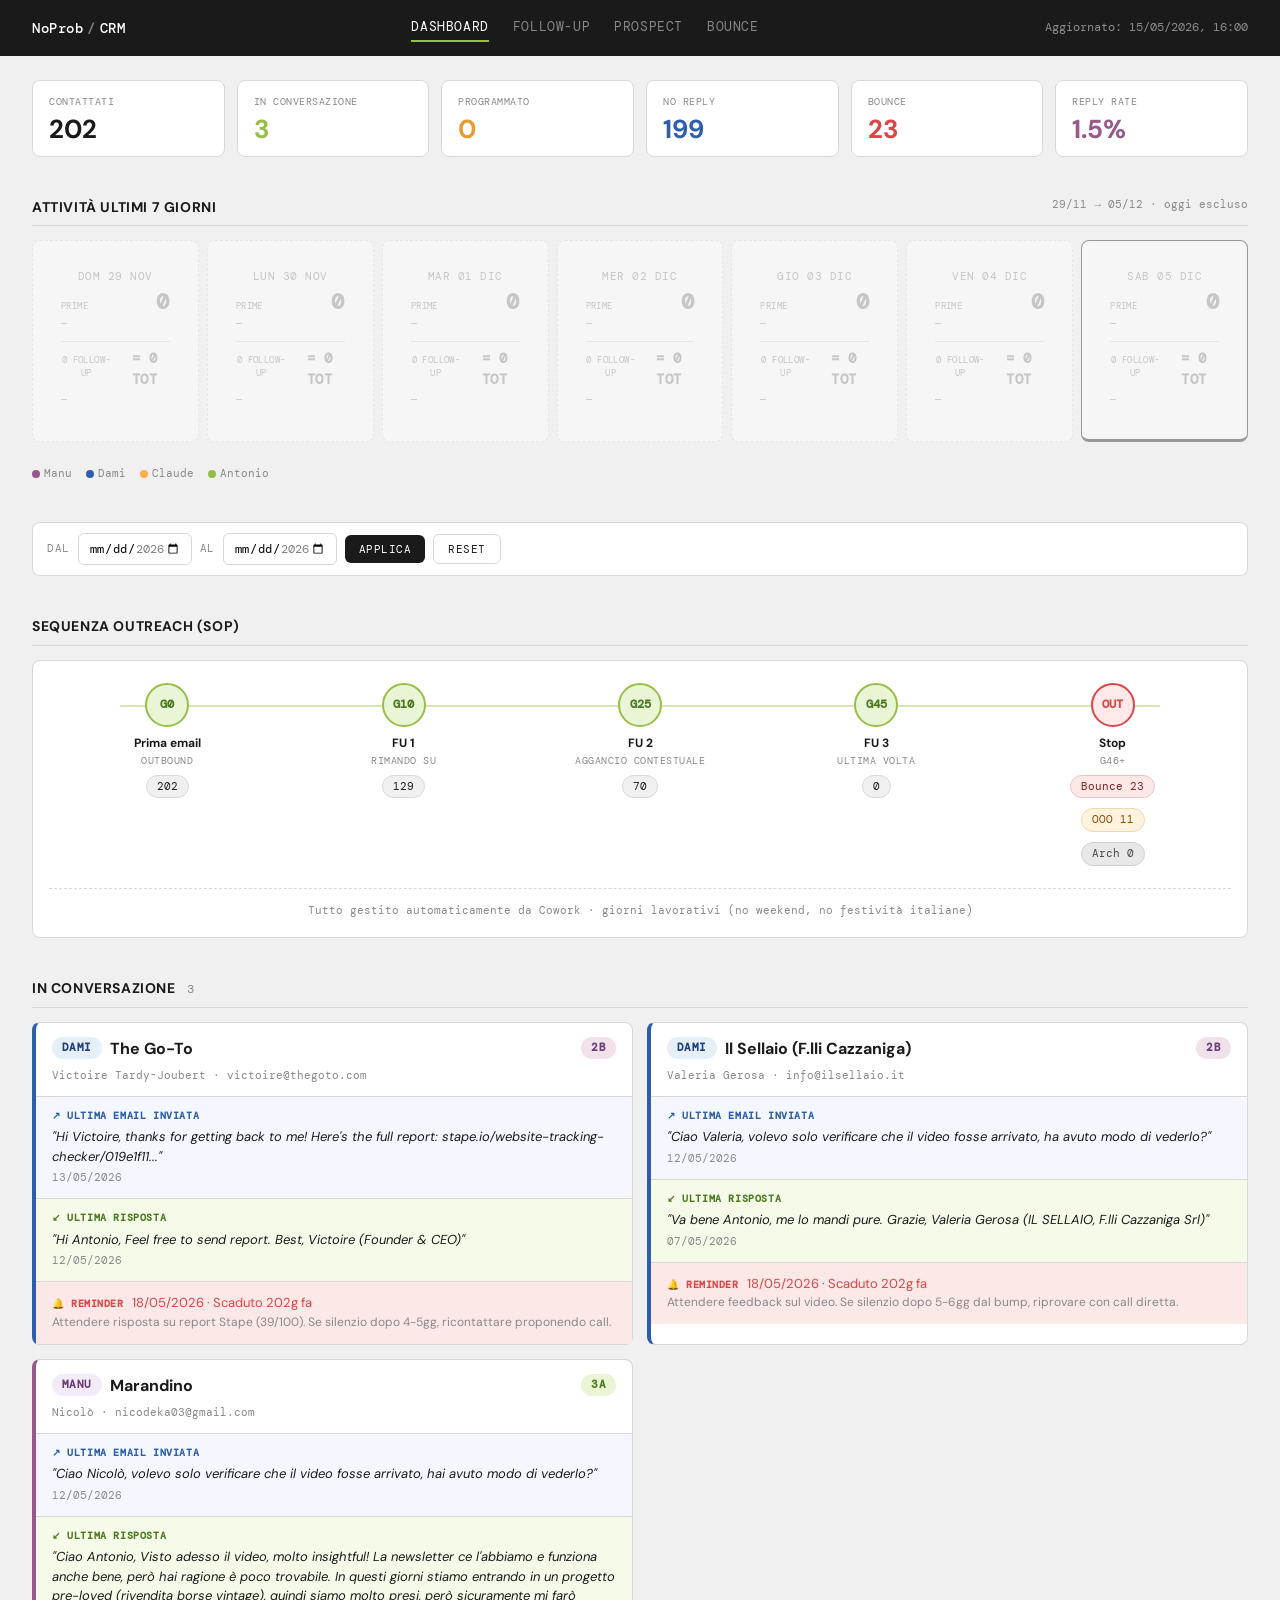
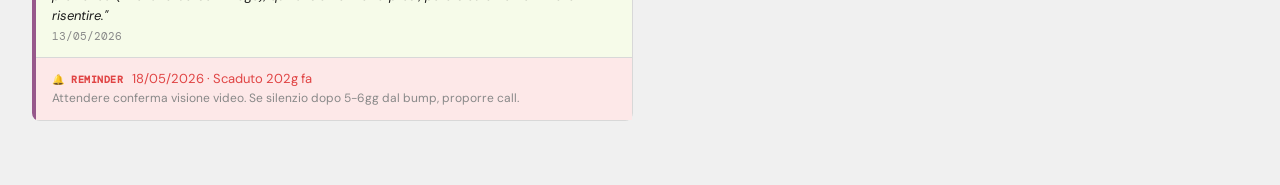
==== commit 85cc9c59: "fix(crm): v3.4 — bug hunt complete (6 fix, 5/5 test passati) ═══ BUG #1 — CRITICO ═══ Math.round(0.5" ====
--- a/index.html
+++ b/index.html
@@ -103,11 +103,14 @@
   const inConv = active.filter(p =>
     p.status === 'in_conversation' || p.status === 'call_booked' || p.status === 'closed'
   ).length;
-  const totalContacted = rangeActive()
-    ? (active.length + noReply.length)
-    : (m.total_contacted ?? (active.length + noReply.length));
-
+  // BUG #6 fix: calcolo SEMPRE live dagli array, mai meta.total_contacted
+  // come fonte primaria (può andare desync se Routine sbaglia).
+  const totalContacted = active.length + noReply.length;
+
+  // BUG #2 fix: escludi in_conversation/call_booked dal contatore "Programmato"
+  // — sono gestiti manualmente da Antonio, non sono "follow-up programmati".
   const dueSoon = [...active, ...noReply].filter(p => {
+    if (['in_conversation', 'call_booked'].includes(p.status)) return false;
     const due = p.next_action_date;
     if (!due) return false;
     const d = daysUntil(due);
@@ -191,8 +194,8 @@
     const totalSum = Object.values(totalCounts).reduce((a,b)=>a+b,0);
 
     // Highlight l'ultima card a destra (ieri o estremo range).
-    // 'today' CSS class significa "card evidenziata", non letteralmente oggi.
-    const isToday = iso === endIso;
+    // CSS class 'today' = "card evidenziata", non letteralmente oggi.
+    const isLastCard = iso === endIso;
     const isEmpty = totalSum === 0;
 
     const dotsHtml = (counts) => ['Manu','Dami','Claude','Antonio']
@@ -201,7 +204,7 @@
 
     const fuSum = Object.values(fuCounts).reduce((a,b)=>a+b,0);
     wrap.insertAdjacentHTML('beforeend', `
-      <div class="day-card ${isToday ? 'today' : ''} ${isEmpty ? 'empty' : ''}">
+      <div class="day-card ${isLastCard ? 'today' : ''} ${isEmpty ? 'empty' : ''}">
         <div class="day-date">${dayCardLabel(iso)}</div>
         <div class="day-row"><span class="row-label">Prime</span><span class="row-num primary">${onDayFirst.length}</span></div>
         <div class="day-dots-row">${dotsHtml(firstCounts) || '<span style="color:var(--muted);font-size:10px;">—</span>'}</div>
